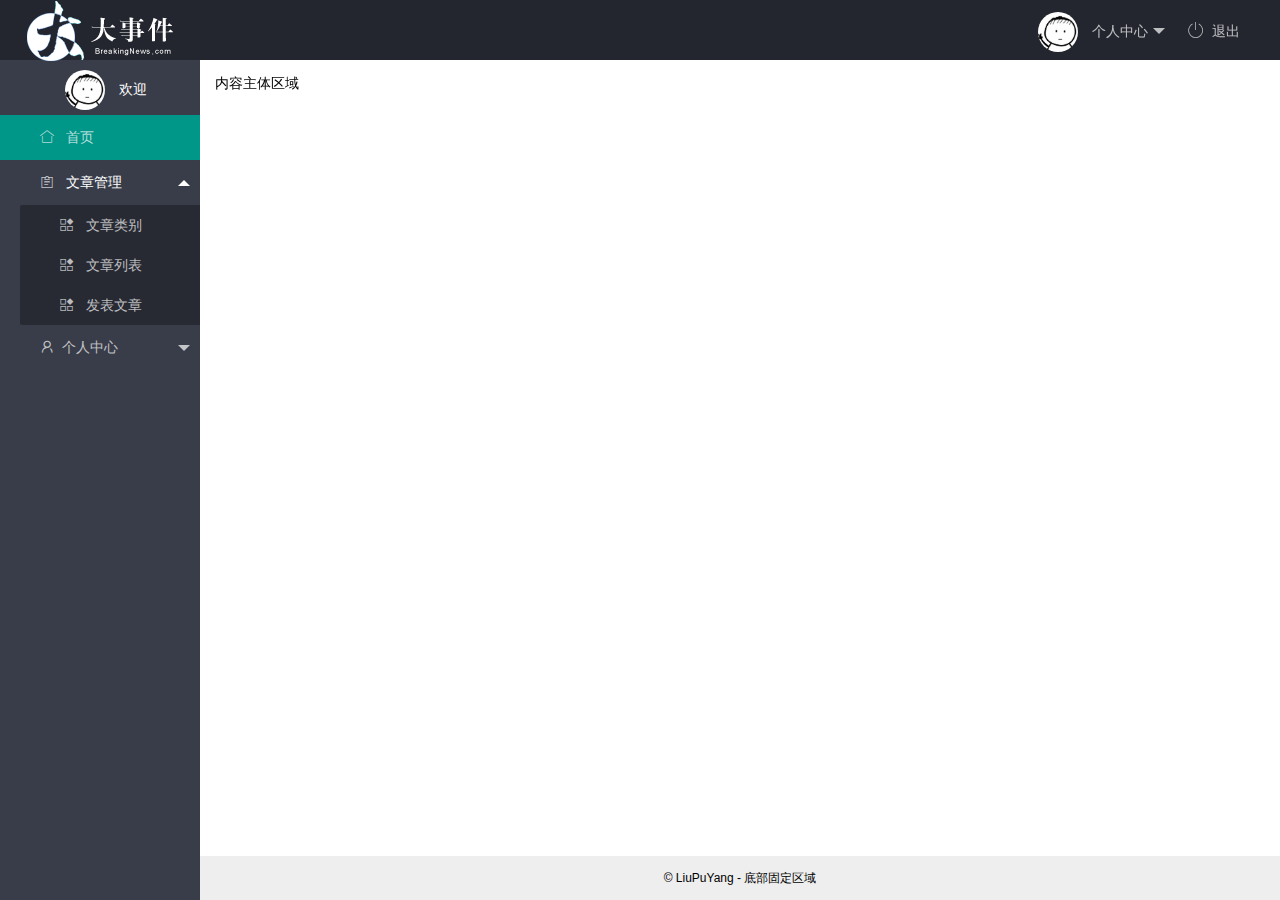
==== index.html @ 77b2d71f "新建login项目" ====
<!DOCTYPE html>
<html lang="en">
<head>
    <meta charset="UTF-8">
    <meta name="viewport" content="width=device-width, initial-scale=1.0">
    <title>Document</title>
    <!-- 引入layui样式 -->
    <link rel="stylesheet" href="./assets/lib/layui/css/layui.css">
    <!-- 引入自己的样式 -->
    <link rel="stylesheet" href="./assets/css/index.css">
    <!-- 引入layui字体图标 -->
    <link rel="stylesheet" href="./assets/fonts/iconfont.css">
</head>
<body class="layui-layout-body">
    <div class="layui-layout layui-layout-admin">
      <div class="layui-header">
        <div class="layui-logo"> <img src="./assets/images/logo.png" alt=""> </div>
        <ul class="layui-nav layui-layout-right">
          <li class="layui-nav-item">
            <a href="javascript:;">
              <img src="./assets/images/tx.png" class="layui-nav-img">
              个人中心
            </a>
            <dl class="layui-nav-child">
              <dd><a href="">基本资料</a></dd>
              <dd><a href="">更换头像</a></dd>
              <dd><a href="">重置密码</a></dd>
            </dl>
          </li>
          <li class="layui-nav-item"><a href="#"><span class="iconfont icon-tuichu"></span>退出</a></li>
        </ul>
      </div>
      
      <div class="layui-side layui-bg-black">
        <div class="layui-side-scroll">
          <!-- 左侧导航区域（可配合layui已有的垂直导航） -->
            <ul class="welcome">
                <li class="layui-nav-item">
                    <img src="./assets/images/tx.png" class="layui-nav-img">
                欢迎
                </li>
           </ul>
           <ul class="layui-nav layui-nav-tree" lay-shrink="all" lay-filter="test"> 
            <li class="layui-nav-item layui-bg-green"><a href=""><i class="layui-icon layui-icon-home"></i>  首页</a></li>
            <li class="layui-nav-item layui-nav-itemed">
              <a class="" href="javascript:;"><i class="layui-icon layui-icon-form" ></i> 文章管理</a>
              <dl class="layui-nav-child">
                <dd><a href="javascript:;"><i class="layui-icon layui-icon-app"></i>  文章类别</a></dd>
                <dd><a href="javascript:;"><i class="layui-icon layui-icon-app"></i>  文章列表</a></dd>
                <dd><a href="javascript:;"><i class="layui-icon layui-icon-app"></i>  发表文章</a></dd>
              </dl>
            </li>
            <li class="layui-nav-item">
              <a href="javascript:;"><i class="layui-icon layui-icon-username"></i>个人中心</a>
              <dl class="layui-nav-child">
                <dd><a href="javascript:;"><i class="layui-icon layui-icon-app"></i>  基本资料</a></dd>
                <dd><a href="javascript:;"><i class="layui-icon layui-icon-app"></i>  更换头像</a></dd>
                <dd><a href="javascript:;"><i class="layui-icon layui-icon-app"></i>  重置密码</a></dd>
              </dl>
            </li>
          </ul>
        </div>
      </div>
      
      <div class="layui-body">
        <!-- 内容主体区域 -->
        <div style="padding: 15px;">内容主体区域</div>
      </div>
      
      <div class="layui-footer">
        <!-- 底部固定区域 -->
        © LiuPuYang - 底部固定区域
      </div>
    </div>
    </body>
    <script src="./assets/lib/layui/layui.all.js"></script>
</html>
---- assets/lib/layui/css/layui.css ----
/** layui-v2.5.5 MIT License By https://www.layui.com */
 .layui-inline,img{display:inline-block;vertical-align:middle}h1,h2,h3,h4,h5,h6{font-weight:400}.layui-edge,.layui-header,.layui-inline,.layui-main{position:relative}.layui-body,.layui-edge,.layui-elip{overflow:hidden}.layui-btn,.layui-edge,.layui-inline,img{vertical-align:middle}.layui-btn,.layui-disabled,.layui-icon,.layui-unselect{-moz-user-select:none;-webkit-user-select:none;-ms-user-select:none}.layui-elip,.layui-form-checkbox span,.layui-form-pane .layui-form-label{text-overflow:ellipsis;white-space:nowrap}.layui-breadcrumb,.layui-tree-btnGroup{visibility:hidden}blockquote,body,button,dd,div,dl,dt,form,h1,h2,h3,h4,h5,h6,input,li,ol,p,pre,td,textarea,th,ul{margin:0;padding:0;-webkit-tap-highlight-color:rgba(0,0,0,0)}a:active,a:hover{outline:0}img{border:none}li{list-style:none}table{border-collapse:collapse;border-spacing:0}h4,h5,h6{font-size:100%}button,input,optgroup,option,select,textarea{font-family:inherit;font-size:inherit;font-style:inherit;font-weight:inherit;outline:0}pre{white-space:pre-wrap;white-space:-moz-pre-wrap;white-space:-pre-wrap;white-space:-o-pre-wrap;word-wrap:break-word}body{line-height:24px;font:14px Helvetica Neue,Helvetica,PingFang SC,Tahoma,Arial,sans-serif}hr{height:1px;margin:10px 0;border:0;clear:both}a{color:#333;text-decoration:none}a:hover{color:#777}a cite{font-style:normal;*cursor:pointer}.layui-border-box,.layui-border-box *{box-sizing:border-box}.layui-box,.layui-box *{box-sizing:content-box}.layui-clear{clear:both;*zoom:1}.layui-clear:after{content:'\20';clear:both;*zoom:1;display:block;height:0}.layui-inline{*display:inline;*zoom:1}.layui-edge{display:inline-block;width:0;height:0;border-width:6px;border-style:dashed;border-color:transparent}.layui-edge-top{top:-4px;border-bottom-color:#999;border-bottom-style:solid}.layui-edge-right{border-left-color:#999;border-left-style:solid}.layui-edge-bottom{top:2px;border-top-color:#999;border-top-style:solid}.layui-edge-left{border-right-color:#999;border-right-style:solid}.layui-disabled,.layui-disabled:hover{color:#d2d2d2!important;cursor:not-allowed!important}.layui-circle{border-radius:100%}.layui-show{display:block!important}.layui-hide{display:none!important}@font-face{font-family:layui-icon;src:url(../font/iconfont.eot?v=250);src:url(../font/iconfont.eot?v=250#iefix) format('embedded-opentype'),url(../font/iconfont.woff2?v=250) format('woff2'),url(../font/iconfont.woff?v=250) format('woff'),url(../font/iconfont.ttf?v=250) format('truetype'),url(../font/iconfont.svg?v=250#layui-icon) format('svg')}.layui-icon{font-family:layui-icon!important;font-size:16px;font-style:normal;-webkit-font-smoothing:antialiased;-moz-osx-font-smoothing:grayscale}.layui-icon-reply-fill:before{content:"\e611"}.layui-icon-set-fill:before{content:"\e614"}.layui-icon-menu-fill:before{content:"\e60f"}.layui-icon-search:before{content:"\e615"}.layui-icon-share:before{content:"\e641"}.layui-icon-set-sm:before{content:"\e620"}.layui-icon-engine:before{content:"\e628"}.layui-icon-close:before{content:"\1006"}.layui-icon-close-fill:before{content:"\1007"}.layui-icon-chart-screen:before{content:"\e629"}.layui-icon-star:before{content:"\e600"}.layui-icon-circle-dot:before{content:"\e617"}.layui-icon-chat:before{content:"\e606"}.layui-icon-release:before{content:"\e609"}.layui-icon-list:before{content:"\e60a"}.layui-icon-chart:before{content:"\e62c"}.layui-icon-ok-circle:before{content:"\1005"}.layui-icon-layim-theme:before{content:"\e61b"}.layui-icon-table:before{content:"\e62d"}.layui-icon-right:before{content:"\e602"}.layui-icon-left:before{content:"\e603"}.layui-icon-cart-simple:before{content:"\e698"}.layui-icon-face-cry:before{content:"\e69c"}.layui-icon-face-smile:before{content:"\e6af"}.layui-icon-survey:before{content:"\e6b2"}.layui-icon-tree:before{content:"\e62e"}.layui-icon-upload-circle:before{content:"\e62f"}.layui-icon-add-circle:before{content:"\e61f"}.layui-icon-download-circle:before{content:"\e601"}.layui-icon-templeate-1:before{content:"\e630"}.layui-icon-util:before{content:"\e631"}.layui-icon-face-surprised:before{content:"\e664"}.layui-icon-edit:before{content:"\e642"}.layui-icon-speaker:before{content:"\e645"}.layui-icon-down:before{content:"\e61a"}.layui-icon-file:before{content:"\e621"}.layui-icon-layouts:before{content:"\e632"}.layui-icon-rate-half:before{content:"\e6c9"}.layui-icon-add-circle-fine:before{content:"\e608"}.layui-icon-prev-circle:before{content:"\e633"}.layui-icon-read:before{content:"\e705"}.layui-icon-404:before{content:"\e61c"}.layui-icon-carousel:before{content:"\e634"}.layui-icon-help:before{content:"\e607"}.layui-icon-code-circle:before{content:"\e635"}.layui-icon-water:before{content:"\e636"}.layui-icon-username:before{content:"\e66f"}.layui-icon-find-fill:before{content:"\e670"}.layui-icon-about:before{content:"\e60b"}.layui-icon-location:before{content:"\e715"}.layui-icon-up:before{content:"\e619"}.layui-icon-pause:before{content:"\e651"}.layui-icon-date:before{content:"\e637"}.layui-icon-layim-uploadfile:before{content:"\e61d"}.layui-icon-delete:before{content:"\e640"}.layui-icon-play:before{content:"\e652"}.layui-icon-top:before{content:"\e604"}.layui-icon-friends:before{content:"\e612"}.layui-icon-refresh-3:before{content:"\e9aa"}.layui-icon-ok:before{content:"\e605"}.layui-icon-layer:before{content:"\e638"}.layui-icon-face-smile-fine:before{content:"\e60c"}.layui-icon-dollar:before{content:"\e659"}.layui-icon-group:before{content:"\e613"}.layui-icon-layim-download:before{content:"\e61e"}.layui-icon-picture-fine:before{content:"\e60d"}.layui-icon-link:before{content:"\e64c"}.layui-icon-diamond:before{content:"\e735"}.layui-icon-log:before{content:"\e60e"}.layui-icon-rate-solid:before{content:"\e67a"}.layui-icon-fonts-del:before{content:"\e64f"}.layui-icon-unlink:before{content:"\e64d"}.layui-icon-fonts-clear:before{content:"\e639"}.layui-icon-triangle-r:before{content:"\e623"}.layui-icon-circle:before{content:"\e63f"}.layui-icon-radio:before{content:"\e643"}.layui-icon-align-center:before{content:"\e647"}.layui-icon-align-right:before{content:"\e648"}.layui-icon-align-left:before{content:"\e649"}.layui-icon-loading-1:before{content:"\e63e"}.layui-icon-return:before{content:"\e65c"}.layui-icon-fonts-strong:before{content:"\e62b"}.layui-icon-upload:before{content:"\e67c"}.layui-icon-dialogue:before{content:"\e63a"}.layui-icon-video:before{content:"\e6ed"}.layui-icon-headset:before{content:"\e6fc"}.layui-icon-cellphone-fine:before{content:"\e63b"}.layui-icon-add-1:before{content:"\e654"}.layui-icon-face-smile-b:before{content:"\e650"}.layui-icon-fonts-html:before{content:"\e64b"}.layui-icon-form:before{content:"\e63c"}.layui-icon-cart:before{content:"\e657"}.layui-icon-camera-fill:before{content:"\e65d"}.layui-icon-tabs:before{content:"\e62a"}.layui-icon-fonts-code:before{content:"\e64e"}.layui-icon-fire:before{content:"\e756"}.layui-icon-set:before{content:"\e716"}.layui-icon-fonts-u:before{content:"\e646"}.layui-icon-triangle-d:before{content:"\e625"}.layui-icon-tips:before{content:"\e702"}.layui-icon-picture:before{content:"\e64a"}.layui-icon-more-vertical:before{content:"\e671"}.layui-icon-flag:before{content:"\e66c"}.layui-icon-loading:before{content:"\e63d"}.layui-icon-fonts-i:before{content:"\e644"}.layui-icon-refresh-1:before{content:"\e666"}.layui-icon-rmb:before{content:"\e65e"}.layui-icon-home:before{content:"\e68e"}.layui-icon-user:before{content:"\e770"}.layui-icon-notice:before{content:"\e667"}.layui-icon-login-weibo:before{content:"\e675"}.layui-icon-voice:before{content:"\e688"}.layui-icon-upload-drag:before{content:"\e681"}.layui-icon-login-qq:before{content:"\e676"}.layui-icon-snowflake:before{content:"\e6b1"}.layui-icon-file-b:before{content:"\e655"}.layui-icon-template:before{content:"\e663"}.layui-icon-auz:before{content:"\e672"}.layui-icon-console:before{content:"\e665"}.layui-icon-app:before{content:"\e653"}.layui-icon-prev:before{content:"\e65a"}.layui-icon-website:before{content:"\e7ae"}.layui-icon-next:before{content:"\e65b"}.layui-icon-component:before{content:"\e857"}.layui-icon-more:before{content:"\e65f"}.layui-icon-login-wechat:before{content:"\e677"}.layui-icon-shrink-right:before{content:"\e668"}.layui-icon-spread-left:before{content:"\e66b"}.layui-icon-camera:before{content:"\e660"}.layui-icon-note:before{content:"\e66e"}.layui-icon-refresh:before{content:"\e669"}.layui-icon-female:before{content:"\e661"}.layui-icon-male:before{content:"\e662"}.layui-icon-password:before{content:"\e673"}.layui-icon-senior:before{content:"\e674"}.layui-icon-theme:before{content:"\e66a"}.layui-icon-tread:before{content:"\e6c5"}.layui-icon-praise:before{content:"\e6c6"}.layui-icon-star-fill:before{content:"\e658"}.layui-icon-rate:before{content:"\e67b"}.layui-icon-template-1:before{content:"\e656"}.layui-icon-vercode:before{content:"\e679"}.layui-icon-cellphone:before{content:"\e678"}.layui-icon-screen-full:before{content:"\e622"}.layui-icon-screen-restore:before{content:"\e758"}.layui-icon-cols:before{content:"\e610"}.layui-icon-export:before{content:"\e67d"}.layui-icon-print:before{content:"\e66d"}.layui-icon-slider:before{content:"\e714"}.layui-icon-addition:before{content:"\e624"}.layui-icon-subtraction:before{content:"\e67e"}.layui-icon-service:before{content:"\e626"}.layui-icon-transfer:before{content:"\e691"}.layui-main{width:1140px;margin:0 auto}.layui-header{z-index:1000;height:60px}.layui-header a:hover{transition:all .5s;-webkit-transition:all .5s}.layui-side{position:fixed;left:0;top:0;bottom:0;z-index:999;width:200px;overflow-x:hidden}.layui-side-scroll{position:relative;width:220px;height:100%;overflow-x:hidden}.layui-body{position:absolute;left:200px;right:0;top:0;bottom:0;z-index:998;width:auto;overflow-y:auto;box-sizing:border-box}.layui-layout-body{overflow:hidden}.layui-layout-admin .layui-header{background-color:#23262E}.layui-layout-admin .layui-side{top:60px;width:200px;overflow-x:hidden}.layui-layout-admin .layui-body{position:fixed;top:60px;bottom:44px}.layui-layout-admin .layui-main{width:auto;margin:0 15px}.layui-layout-admin .layui-footer{position:fixed;left:200px;right:0;bottom:0;height:44px;line-height:44px;padding:0 15px;background-color:#eee}.layui-layout-admin .layui-logo{position:absolute;left:0;top:0;width:200px;height:100%;line-height:60px;text-align:center;color:#009688;font-size:16px}.layui-layout-admin .layui-header .layui-nav{background:0 0}.layui-layout-left{position:absolute!important;left:200px;top:0}.layui-layout-right{position:absolute!important;right:0;top:0}.layui-container{position:relative;margin:0 auto;padding:0 15px;box-sizing:border-box}.layui-fluid{position:relative;margin:0 auto;padding:0 15px}.layui-row:after,.layui-row:before{content:'';display:block;clear:both}.layui-col-lg1,.layui-col-lg10,.layui-col-lg11,.layui-col-lg12,.layui-col-lg2,.layui-col-lg3,.layui-col-lg4,.layui-col-lg5,.layui-col-lg6,.layui-col-lg7,.layui-col-lg8,.layui-col-lg9,.layui-col-md1,.layui-col-md10,.layui-col-md11,.layui-col-md12,.layui-col-md2,.layui-col-md3,.layui-col-md4,.layui-col-md5,.layui-col-md6,.layui-col-md7,.layui-col-md8,.layui-col-md9,.layui-col-sm1,.layui-col-sm10,.layui-col-sm11,.layui-col-sm12,.layui-col-sm2,.layui-col-sm3,.layui-col-sm4,.layui-col-sm5,.layui-col-sm6,.layui-col-sm7,.layui-col-sm8,.layui-col-sm9,.layui-col-xs1,.layui-col-xs10,.layui-col-xs11,.layui-col-xs12,.layui-col-xs2,.layui-col-xs3,.layui-col-xs4,.layui-col-xs5,.layui-col-xs6,.layui-col-xs7,.layui-col-xs8,.layui-col-xs9{position:relative;display:block;box-sizing:border-box}.layui-col-xs1,.layui-col-xs10,.layui-col-xs11,.layui-col-xs12,.layui-col-xs2,.layui-col-xs3,.layui-col-xs4,.layui-col-xs5,.layui-col-xs6,.layui-col-xs7,.layui-col-xs8,.layui-col-xs9{float:left}.layui-col-xs1{width:8.33333333%}.layui-col-xs2{width:16.66666667%}.layui-col-xs3{width:25%}.layui-col-xs4{width:33.33333333%}.layui-col-xs5{width:41.66666667%}.layui-col-xs6{width:50%}.layui-col-xs7{width:58.33333333%}.layui-col-xs8{width:66.66666667%}.layui-col-xs9{width:75%}.layui-col-xs10{width:83.33333333%}.layui-col-xs11{width:91.66666667%}.layui-col-xs12{width:100%}.layui-col-xs-offset1{margin-left:8.33333333%}.layui-col-xs-offset2{margin-left:16.66666667%}.layui-col-xs-offset3{margin-left:25%}.layui-col-xs-offset4{margin-left:33.33333333%}.layui-col-xs-offset5{margin-left:41.66666667%}.layui-col-xs-offset6{margin-left:50%}.layui-col-xs-offset7{margin-left:58.33333333%}.layui-col-xs-offset8{margin-left:66.66666667%}.layui-col-xs-offset9{margin-left:75%}.layui-col-xs-offset10{margin-left:83.33333333%}.layui-col-xs-offset11{margin-left:91.66666667%}.layui-col-xs-offset12{margin-left:100%}@media screen and (max-width:768px){.layui-hide-xs{display:none!important}.layui-show-xs-block{display:block!important}.layui-show-xs-inline{display:inline!important}.layui-show-xs-inline-block{display:inline-block!important}}@media screen and (min-width:768px){.layui-container{width:750px}.layui-hide-sm{display:none!important}.layui-show-sm-block{display:block!important}.layui-show-sm-inline{display:inline!important}.layui-show-sm-inline-block{display:inline-block!important}.layui-col-sm1,.layui-col-sm10,.layui-col-sm11,.layui-col-sm12,.layui-col-sm2,.layui-col-sm3,.layui-col-sm4,.layui-col-sm5,.layui-col-sm6,.layui-col-sm7,.layui-col-sm8,.layui-col-sm9{float:left}.layui-col-sm1{width:8.33333333%}.layui-col-sm2{width:16.66666667%}.layui-col-sm3{width:25%}.layui-col-sm4{width:33.33333333%}.layui-col-sm5{width:41.66666667%}.layui-col-sm6{width:50%}.layui-col-sm7{width:58.33333333%}.layui-col-sm8{width:66.66666667%}.layui-col-sm9{width:75%}.layui-col-sm10{width:83.33333333%}.layui-col-sm11{width:91.66666667%}.layui-col-sm12{width:100%}.layui-col-sm-offset1{margin-left:8.33333333%}.layui-col-sm-offset2{margin-left:16.66666667%}.layui-col-sm-offset3{margin-left:25%}.layui-col-sm-offset4{margin-left:33.33333333%}.layui-col-sm-offset5{margin-left:41.66666667%}.layui-col-sm-offset6{margin-left:50%}.layui-col-sm-offset7{margin-left:58.33333333%}.layui-col-sm-offset8{margin-left:66.66666667%}.layui-col-sm-offset9{margin-left:75%}.layui-col-sm-offset10{margin-left:83.33333333%}.layui-col-sm-offset11{margin-left:91.66666667%}.layui-col-sm-offset12{margin-left:100%}}@media screen and (min-width:992px){.layui-container{width:970px}.layui-hide-md{display:none!important}.layui-show-md-block{display:block!important}.layui-show-md-inline{display:inline!important}.layui-show-md-inline-block{display:inline-block!important}.layui-col-md1,.layui-col-md10,.layui-col-md11,.layui-col-md12,.layui-col-md2,.layui-col-md3,.layui-col-md4,.layui-col-md5,.layui-col-md6,.layui-col-md7,.layui-col-md8,.layui-col-md9{float:left}.layui-col-md1{width:8.33333333%}.layui-col-md2{width:16.66666667%}.layui-col-md3{width:25%}.layui-col-md4{width:33.33333333%}.layui-col-md5{width:41.66666667%}.layui-col-md6{width:50%}.layui-col-md7{width:58.33333333%}.layui-col-md8{width:66.66666667%}.layui-col-md9{width:75%}.layui-col-md10{width:83.33333333%}.layui-col-md11{width:91.66666667%}.layui-col-md12{width:100%}.layui-col-md-offset1{margin-left:8.33333333%}.layui-col-md-offset2{margin-left:16.66666667%}.layui-col-md-offset3{margin-left:25%}.layui-col-md-offset4{margin-left:33.33333333%}.layui-col-md-offset5{margin-left:41.66666667%}.layui-col-md-offset6{margin-left:50%}.layui-col-md-offset7{margin-left:58.33333333%}.layui-col-md-offset8{margin-left:66.66666667%}.layui-col-md-offset9{margin-left:75%}.layui-col-md-offset10{margin-left:83.33333333%}.layui-col-md-offset11{margin-left:91.66666667%}.layui-col-md-offset12{margin-left:100%}}@media screen and (min-width:1200px){.layui-container{width:1170px}.layui-hide-lg{display:none!important}.layui-show-lg-block{display:block!important}.layui-show-lg-inline{display:inline!important}.layui-show-lg-inline-block{display:inline-block!important}.layui-col-lg1,.layui-col-lg10,.layui-col-lg11,.layui-col-lg12,.layui-col-lg2,.layui-col-lg3,.layui-col-lg4,.layui-col-lg5,.layui-col-lg6,.layui-col-lg7,.layui-col-lg8,.layui-col-lg9{float:left}.layui-col-lg1{width:8.33333333%}.layui-col-lg2{width:16.66666667%}.layui-col-lg3{width:25%}.layui-col-lg4{width:33.33333333%}.layui-col-lg5{width:41.66666667%}.layui-col-lg6{width:50%}.layui-col-lg7{width:58.33333333%}.layui-col-lg8{width:66.66666667%}.layui-col-lg9{width:75%}.layui-col-lg10{width:83.33333333%}.layui-col-lg11{width:91.66666667%}.layui-col-lg12{width:100%}.layui-col-lg-offset1{margin-left:8.33333333%}.layui-col-lg-offset2{margin-left:16.66666667%}.layui-col-lg-offset3{margin-left:25%}.layui-col-lg-offset4{margin-left:33.33333333%}.layui-col-lg-offset5{margin-left:41.66666667%}.layui-col-lg-offset6{margin-left:50%}.layui-col-lg-offset7{margin-left:58.33333333%}.layui-col-lg-offset8{margin-left:66.66666667%}.layui-col-lg-offset9{margin-left:75%}.layui-col-lg-offset10{margin-left:83.33333333%}.layui-col-lg-offset11{margin-left:91.66666667%}.layui-col-lg-offset12{margin-left:100%}}.layui-col-space1{margin:-.5px}.layui-col-space1>*{padding:.5px}.layui-col-space3{margin:-1.5px}.layui-col-space3>*{padding:1.5px}.layui-col-space5{margin:-2.5px}.layui-col-space5>*{padding:2.5px}.layui-col-space8{margin:-3.5px}.layui-col-space8>*{padding:3.5px}.layui-col-space10{margin:-5px}.layui-col-space10>*{padding:5px}.layui-col-space12{margin:-6px}.layui-col-space12>*{padding:6px}.layui-col-space15{margin:-7.5px}.layui-col-space15>*{padding:7.5px}.layui-col-space18{margin:-9px}.layui-col-space18>*{padding:9px}.layui-col-space20{margin:-10px}.layui-col-space20>*{padding:10px}.layui-col-space22{margin:-11px}.layui-col-space22>*{padding:11px}.layui-col-space25{margin:-12.5px}.layui-col-space25>*{padding:12.5px}.layui-col-space30{margin:-15px}.layui-col-space30>*{padding:15px}.layui-btn,.layui-input,.layui-select,.layui-textarea,.layui-upload-button{outline:0;-webkit-appearance:none;transition:all .3s;-webkit-transition:all .3s;box-sizing:border-box}.layui-elem-quote{margin-bottom:10px;padding:15px;line-height:22px;border-left:5px solid #009688;border-radius:0 2px 2px 0;background-color:#f2f2f2}.layui-quote-nm{border-style:solid;border-width:1px 1px 1px 5px;background:0 0}.layui-elem-field{margin-bottom:10px;padding:0;border-width:1px;border-style:solid}.layui-elem-field legend{margin-left:20px;padding:0 10px;font-size:20px;font-weight:300}.layui-field-title{margin:10px 0 20px;border-width:1px 0 0}.layui-field-box{padding:10px 15px}.layui-field-title .layui-field-box{padding:10px 0}.layui-progress{position:relative;height:6px;border-radius:20px;background-color:#e2e2e2}.layui-progress-bar{position:absolute;left:0;top:0;width:0;max-width:100%;height:6px;border-radius:20px;text-align:right;background-color:#5FB878;transition:all .3s;-webkit-transition:all .3s}.layui-progress-big,.layui-progress-big .layui-progress-bar{height:18px;line-height:18px}.layui-progress-text{position:relative;top:-20px;line-height:18px;font-size:12px;color:#666}.layui-progress-big .layui-progress-text{position:static;padding:0 10px;color:#fff}.layui-collapse{border-width:1px;border-style:solid;border-radius:2px}.layui-colla-content,.layui-colla-item{border-top-width:1px;border-top-style:solid}.layui-colla-item:first-child{border-top:none}.layui-colla-title{position:relative;height:42px;line-height:42px;padding:0 15px 0 35px;color:#333;background-color:#f2f2f2;cursor:pointer;font-size:14px;overflow:hidden}.layui-colla-content{display:none;padding:10px 15px;line-height:22px;color:#666}.layui-colla-icon{position:absolute;left:15px;top:0;font-size:14px}.layui-card{margin-bottom:15px;border-radius:2px;background-color:#fff;box-shadow:0 1px 2px 0 rgba(0,0,0,.05)}.layui-card:last-child{margin-bottom:0}.layui-card-header{position:relative;height:42px;line-height:42px;padding:0 15px;border-bottom:1px solid #f6f6f6;color:#333;border-radius:2px 2px 0 0;font-size:14px}.layui-bg-black,.layui-bg-blue,.layui-bg-cyan,.layui-bg-green,.layui-bg-orange,.layui-bg-red{color:#fff!important}.layui-card-body{position:relative;padding:10px 15px;line-height:24px}.layui-card-body[pad15]{padding:15px}.layui-card-body[pad20]{padding:20px}.layui-card-body .layui-table{margin:5px 0}.layui-card .layui-tab{margin:0}.layui-panel-window{position:relative;padding:15px;border-radius:0;border-top:5px solid #E6E6E6;background-color:#fff}.layui-auxiliar-moving{position:fixed;left:0;right:0;top:0;bottom:0;width:100%;height:100%;background:0 0;z-index:9999999999}.layui-form-label,.layui-form-mid,.layui-form-select,.layui-input-block,.layui-input-inline,.layui-textarea{position:relative}.layui-bg-red{background-color:#FF5722!important}.layui-bg-orange{background-color:#FFB800!important}.layui-bg-green{background-color:#009688!important}.layui-bg-cyan{background-color:#2F4056!important}.layui-bg-blue{background-color:#1E9FFF!important}.layui-bg-black{background-color:#393D49!important}.layui-bg-gray{background-color:#eee!important;color:#666!important}.layui-badge-rim,.layui-colla-content,.layui-colla-item,.layui-collapse,.layui-elem-field,.layui-form-pane .layui-form-item[pane],.layui-form-pane .layui-form-label,.layui-input,.layui-layedit,.layui-layedit-tool,.layui-quote-nm,.layui-select,.layui-tab-bar,.layui-tab-card,.layui-tab-title,.layui-tab-title .layui-this:after,.layui-textarea{border-color:#e6e6e6}.layui-timeline-item:before,hr{background-color:#e6e6e6}.layui-text{line-height:22px;font-size:14px;color:#666}.layui-text h1,.layui-text h2,.layui-text h3{font-weight:500;color:#333}.layui-text h1{font-size:30px}.layui-text h2{font-size:24px}.layui-text h3{font-size:18px}.layui-text a:not(.layui-btn){color:#01AAED}.layui-text a:not(.layui-btn):hover{text-decoration:underline}.layui-text ul{padding:5px 0 5px 15px}.layui-text ul li{margin-top:5px;list-style-type:disc}.layui-text em,.layui-word-aux{color:#999!important;padding:0 5px!important}.layui-btn{display:inline-block;height:38px;line-height:38px;padding:0 18px;background-color:#009688;color:#fff;white-space:nowrap;text-align:center;font-size:14px;border:none;border-radius:2px;cursor:pointer}.layui-btn:hover{opacity:.8;filter:alpha(opacity=80);color:#fff}.layui-btn:active{opacity:1;filter:alpha(opacity=100)}.layui-btn+.layui-btn{margin-left:10px}.layui-btn-container{font-size:0}.layui-btn-container .layui-btn{margin-right:10px;margin-bottom:10px}.layui-btn-container .layui-btn+.layui-btn{margin-left:0}.layui-table .layui-btn-container .layui-btn{margin-bottom:9px}.layui-btn-radius{border-radius:100px}.layui-btn .layui-icon{margin-right:3px;font-size:18px;vertical-align:bottom;vertical-align:middle\9}.layui-btn-primary{border:1px solid #C9C9C9;background-color:#fff;color:#555}.layui-btn-primary:hover{border-color:#009688;color:#333}.layui-btn-normal{background-color:#1E9FFF}.layui-btn-warm{background-color:#FFB800}.layui-btn-danger{background-color:#FF5722}.layui-btn-checked{background-color:#5FB878}.layui-btn-disabled,.layui-btn-disabled:active,.layui-btn-disabled:hover{border:1px solid #e6e6e6;background-color:#FBFBFB;color:#C9C9C9;cursor:not-allowed;opacity:1}.layui-btn-lg{height:44px;line-height:44px;padding:0 25px;font-size:16px}.layui-btn-sm{height:30px;line-height:30px;padding:0 10px;font-size:12px}.layui-btn-sm i{font-size:16px!important}.layui-btn-xs{height:22px;line-height:22px;padding:0 5px;font-size:12px}.layui-btn-xs i{font-size:14px!important}.layui-btn-group{display:inline-block;vertical-align:middle;font-size:0}.layui-btn-group .layui-btn{margin-left:0!important;margin-right:0!important;border-left:1px solid rgba(255,255,255,.5);border-radius:0}.layui-btn-group .layui-btn-primary{border-left:none}.layui-btn-group .layui-btn-primary:hover{border-color:#C9C9C9;color:#009688}.layui-btn-group .layui-btn:first-child{border-left:none;border-radius:2px 0 0 2px}.layui-btn-group .layui-btn-primary:first-child{border-left:1px solid #c9c9c9}.layui-btn-group .layui-btn:last-child{border-radius:0 2px 2px 0}.layui-btn-group .layui-btn+.layui-btn{margin-left:0}.layui-btn-group+.layui-btn-group{margin-left:10px}.layui-btn-fluid{width:100%}.layui-input,.layui-select,.layui-textarea{height:38px;line-height:1.3;line-height:38px\9;border-width:1px;border-style:solid;background-color:#fff;border-radius:2px}.layui-input::-webkit-input-placeholder,.layui-select::-webkit-input-placeholder,.layui-textarea::-webkit-input-placeholder{line-height:1.3}.layui-input,.layui-textarea{display:block;width:100%;padding-left:10px}.layui-input:hover,.layui-textarea:hover{border-color:#D2D2D2!important}.layui-input:focus,.layui-textarea:focus{border-color:#C9C9C9!important}.layui-textarea{min-height:100px;height:auto;line-height:20px;padding:6px 10px;resize:vertical}.layui-select{padding:0 10px}.layui-form input[type=checkbox],.layui-form input[type=radio],.layui-form select{display:none}.layui-form [lay-ignore]{display:initial}.layui-form-item{margin-bottom:15px;clear:both;*zoom:1}.layui-form-item:after{content:'\20';clear:both;*zoom:1;display:block;height:0}.layui-form-label{float:left;display:block;padding:9px 15px;width:80px;font-weight:400;line-height:20px;text-align:right}.layui-form-label-col{display:block;float:none;padding:9px 0;line-height:20px;text-align:left}.layui-form-item .layui-inline{margin-bottom:5px;margin-right:10px}.layui-input-block{margin-left:110px;min-height:36px}.layui-input-inline{display:inline-block;vertical-align:middle}.layui-form-item .layui-input-inline{float:left;width:190px;margin-right:10px}.layui-form-text .layui-input-inline{width:auto}.layui-form-mid{float:left;display:block;padding:9px 0!important;line-height:20px;margin-right:10px}.layui-form-danger+.layui-form-select .layui-input,.layui-form-danger:focus{border-color:#FF5722!important}.layui-form-select .layui-input{padding-right:30px;cursor:pointer}.layui-form-select .layui-edge{position:absolute;right:10px;top:50%;margin-top:-3px;cursor:pointer;border-width:6px;border-top-color:#c2c2c2;border-top-style:solid;transition:all .3s;-webkit-transition:all .3s}.layui-form-select dl{display:none;position:absolute;left:0;top:42px;padding:5px 0;z-index:899;min-width:100%;border:1px solid #d2d2d2;max-height:300px;overflow-y:auto;background-color:#fff;border-radius:2px;box-shadow:0 2px 4px rgba(0,0,0,.12);box-sizing:border-box}.layui-form-select dl dd,.layui-form-select dl dt{padding:0 10px;line-height:36px;white-space:nowrap;overflow:hidden;text-overflow:ellipsis}.layui-form-select dl dt{font-size:12px;color:#999}.layui-form-select dl dd{cursor:pointer}.layui-form-select dl dd:hover{background-color:#f2f2f2;-webkit-transition:.5s all;transition:.5s all}.layui-form-select .layui-select-group dd{padding-left:20px}.layui-form-select dl dd.layui-select-tips{padding-left:10px!important;color:#999}.layui-form-select dl dd.layui-this{background-color:#5FB878;color:#fff}.layui-form-checkbox,.layui-form-select dl dd.layui-disabled{background-color:#fff}.layui-form-selected dl{display:block}.layui-form-checkbox,.layui-form-checkbox *,.layui-form-switch{display:inline-block;vertical-align:middle}.layui-form-selected .layui-edge{margin-top:-9px;-webkit-transform:rotate(180deg);transform:rotate(180deg);margin-top:-3px\9}:root .layui-form-selected .layui-edge{margin-top:-9px\0/IE9}.layui-form-selectup dl{top:auto;bottom:42px}.layui-select-none{margin:5px 0;text-align:center;color:#999}.layui-select-disabled .layui-disabled{border-color:#eee!important}.layui-select-disabled .layui-edge{border-top-color:#d2d2d2}.layui-form-checkbox{position:relative;height:30px;line-height:30px;margin-right:10px;padding-right:30px;cursor:pointer;font-size:0;-webkit-transition:.1s linear;transition:.1s linear;box-sizing:border-box}.layui-form-checkbox span{padding:0 10px;height:100%;font-size:14px;border-radius:2px 0 0 2px;background-color:#d2d2d2;color:#fff;overflow:hidden}.layui-form-checkbox:hover span{background-color:#c2c2c2}.layui-form-checkbox i{position:absolute;right:0;top:0;width:30px;height:28px;border:1px solid #d2d2d2;border-left:none;border-radius:0 2px 2px 0;color:#fff;font-size:20px;text-align:center}.layui-form-checkbox:hover i{border-color:#c2c2c2;color:#c2c2c2}.layui-form-checked,.layui-form-checked:hover{border-color:#5FB878}.layui-form-checked span,.layui-form-checked:hover span{background-color:#5FB878}.layui-form-checked i,.layui-form-checked:hover i{color:#5FB878}.layui-form-item .layui-form-checkbox{margin-top:4px}.layui-form-checkbox[lay-skin=primary]{height:auto!important;line-height:normal!important;min-width:18px;min-height:18px;border:none!important;margin-right:0;padding-left:28px;padding-right:0;background:0 0}.layui-form-checkbox[lay-skin=primary] span{padding-left:0;padding-right:15px;line-height:18px;background:0 0;color:#666}.layui-form-checkbox[lay-skin=primary] i{right:auto;left:0;width:16px;height:16px;line-height:16px;border:1px solid #d2d2d2;font-size:12px;border-radius:2px;background-color:#fff;-webkit-transition:.1s linear;transition:.1s linear}.layui-form-checkbox[lay-skin=primary]:hover i{border-color:#5FB878;color:#fff}.layui-form-checked[lay-skin=primary] i{border-color:#5FB878!important;background-color:#5FB878;color:#fff}.layui-checkbox-disbaled[lay-skin=primary] span{background:0 0!important;color:#c2c2c2}.layui-checkbox-disbaled[lay-skin=primary]:hover i{border-color:#d2d2d2}.layui-form-item .layui-form-checkbox[lay-skin=primary]{margin-top:10px}.layui-form-switch{position:relative;height:22px;line-height:22px;min-width:35px;padding:0 5px;margin-top:8px;border:1px solid #d2d2d2;border-radius:20px;cursor:pointer;background-color:#fff;-webkit-transition:.1s linear;transition:.1s linear}.layui-form-switch i{position:absolute;left:5px;top:3px;width:16px;height:16px;border-radius:20px;background-color:#d2d2d2;-webkit-transition:.1s linear;transition:.1s linear}.layui-form-switch em{position:relative;top:0;width:25px;margin-left:21px;padding:0!important;text-align:center!important;color:#999!important;font-style:normal!important;font-size:12px}.layui-form-onswitch{border-color:#5FB878;background-color:#5FB878}.layui-checkbox-disbaled,.layui-checkbox-disbaled i{border-color:#e2e2e2!important}.layui-form-onswitch i{left:100%;margin-left:-21px;background-color:#fff}.layui-form-onswitch em{margin-left:5px;margin-right:21px;color:#fff!important}.layui-checkbox-disbaled span{background-color:#e2e2e2!important}.layui-checkbox-disbaled:hover i{color:#fff!important}[lay-radio]{display:none}.layui-form-radio,.layui-form-radio *{display:inline-block;vertical-align:middle}.layui-form-radio{line-height:28px;margin:6px 10px 0 0;padding-right:10px;cursor:pointer;font-size:0}.layui-form-radio *{font-size:14px}.layui-form-radio>i{margin-right:8px;font-size:22px;color:#c2c2c2}.layui-form-radio>i:hover,.layui-form-radioed>i{color:#5FB878}.layui-radio-disbaled>i{color:#e2e2e2!important}.layui-form-pane .layui-form-label{width:110px;padding:8px 15px;height:38px;line-height:20px;border-width:1px;border-style:solid;border-radius:2px 0 0 2px;text-align:center;background-color:#FBFBFB;overflow:hidden;box-sizing:border-box}.layui-form-pane .layui-input-inline{margin-left:-1px}.layui-form-pane .layui-input-block{margin-left:110px;left:-1px}.layui-form-pane .layui-input{border-radius:0 2px 2px 0}.layui-form-pane .layui-form-text .layui-form-label{float:none;width:100%;border-radius:2px;box-sizing:border-box;text-align:left}.layui-form-pane .layui-form-text .layui-input-inline{display:block;margin:0;top:-1px;clear:both}.layui-form-pane .layui-form-text .layui-input-block{margin:0;left:0;top:-1px}.layui-form-pane .layui-form-text .layui-textarea{min-height:100px;border-radius:0 0 2px 2px}.layui-form-pane .layui-form-checkbox{margin:4px 0 4px 10px}.layui-form-pane .layui-form-radio,.layui-form-pane .layui-form-switch{margin-top:6px;margin-left:10px}.layui-form-pane .layui-form-item[pane]{position:relative;border-width:1px;border-style:solid}.layui-form-pane .layui-form-item[pane] .layui-form-label{position:absolute;left:0;top:0;height:100%;border-width:0 1px 0 0}.layui-form-pane .layui-form-item[pane] .layui-input-inline{margin-left:110px}@media screen and (max-width:450px){.layui-form-item .layui-form-label{text-overflow:ellipsis;overflow:hidden;white-space:nowrap}.layui-form-item .layui-inline{display:block;margin-right:0;margin-bottom:20px;clear:both}.layui-form-item .layui-inline:after{content:'\20';clear:both;display:block;height:0}.layui-form-item .layui-input-inline{display:block;float:none;left:-3px;width:auto;margin:0 0 10px 112px}.layui-form-item .layui-input-inline+.layui-form-mid{margin-left:110px;top:-5px;padding:0}.layui-form-item .layui-form-checkbox{margin-right:5px;margin-bottom:5px}}.layui-layedit{border-width:1px;border-style:solid;border-radius:2px}.layui-layedit-tool{padding:3px 5px;border-bottom-width:1px;border-bottom-style:solid;font-size:0}.layedit-tool-fixed{position:fixed;top:0;border-top:1px solid #e2e2e2}.layui-layedit-tool .layedit-tool-mid,.layui-layedit-tool .layui-icon{display:inline-block;vertical-align:middle;text-align:center;font-size:14px}.layui-layedit-tool .layui-icon{position:relative;width:32px;height:30px;line-height:30px;margin:3px 5px;color:#777;cursor:pointer;border-radius:2px}.layui-layedit-tool .layui-icon:hover{color:#393D49}.layui-layedit-tool .layui-icon:active{color:#000}.layui-layedit-tool .layedit-tool-active{background-color:#e2e2e2;color:#000}.layui-layedit-tool .layui-disabled,.layui-layedit-tool .layui-disabled:hover{color:#d2d2d2;cursor:not-allowed}.layui-layedit-tool .layedit-tool-mid{width:1px;height:18px;margin:0 10px;background-color:#d2d2d2}.layedit-tool-html{width:50px!important;font-size:30px!important}.layedit-tool-b,.layedit-tool-code,.layedit-tool-help{font-size:16px!important}.layedit-tool-d,.layedit-tool-face,.layedit-tool-image,.layedit-tool-unlink{font-size:18px!important}.layedit-tool-image input{position:absolute;font-size:0;left:0;top:0;width:100%;height:100%;opacity:.01;filter:Alpha(opacity=1);cursor:pointer}.layui-layedit-iframe iframe{display:block;width:100%}#LAY_layedit_code{overflow:hidden}.layui-laypage{display:inline-block;*display:inline;*zoom:1;vertical-align:middle;margin:10px 0;font-size:0}.layui-laypage>a:first-child,.layui-laypage>a:first-child em{border-radius:2px 0 0 2px}.layui-laypage>a:last-child,.layui-laypage>a:last-child em{border-radius:0 2px 2px 0}.layui-laypage>:first-child{margin-left:0!important}.layui-laypage>:last-child{margin-right:0!important}.layui-laypage a,.layui-laypage button,.layui-laypage input,.layui-laypage select,.layui-laypage span{border:1px solid #e2e2e2}.layui-laypage a,.layui-laypage span{display:inline-block;*display:inline;*zoom:1;vertical-align:middle;padding:0 15px;height:28px;line-height:28px;margin:0 -1px 5px 0;background-color:#fff;color:#333;font-size:12px}.layui-flow-more a *,.layui-laypage input,.layui-table-view select[lay-ignore]{display:inline-block}.layui-laypage a:hover{color:#009688}.layui-laypage em{font-style:normal}.layui-laypage .layui-laypage-spr{color:#999;font-weight:700}.layui-laypage a{text-decoration:none}.layui-laypage .layui-laypage-curr{position:relative}.layui-laypage .layui-laypage-curr em{position:relative;color:#fff}.layui-laypage .layui-laypage-curr .layui-laypage-em{position:absolute;left:-1px;top:-1px;padding:1px;width:100%;height:100%;background-color:#009688}.layui-laypage-em{border-radius:2px}.layui-laypage-next em,.layui-laypage-prev em{font-family:Sim sun;font-size:16px}.layui-laypage .layui-laypage-count,.layui-laypage .layui-laypage-limits,.layui-laypage .layui-laypage-refresh,.layui-laypage .layui-laypage-skip{margin-left:10px;margin-right:10px;padding:0;border:none}.layui-laypage .layui-laypage-limits,.layui-laypage .layui-laypage-refresh{vertical-align:top}.layui-laypage .layui-laypage-refresh i{font-size:18px;cursor:pointer}.layui-laypage select{height:22px;padding:3px;border-radius:2px;cursor:pointer}.layui-laypage .layui-laypage-skip{height:30px;line-height:30px;color:#999}.layui-laypage button,.layui-laypage input{height:30px;line-height:30px;border-radius:2px;vertical-align:top;background-color:#fff;box-sizing:border-box}.layui-laypage input{width:40px;margin:0 10px;padding:0 3px;text-align:center}.layui-laypage input:focus,.layui-laypage select:focus{border-color:#009688!important}.layui-laypage button{margin-left:10px;padding:0 10px;cursor:pointer}.layui-table,.layui-table-view{margin:10px 0}.layui-flow-more{margin:10px 0;text-align:center;color:#999;font-size:14px}.layui-flow-more a{height:32px;line-height:32px}.layui-flow-more a *{vertical-align:top}.layui-flow-more a cite{padding:0 20px;border-radius:3px;background-color:#eee;color:#333;font-style:normal}.layui-flow-more a cite:hover{opacity:.8}.layui-flow-more a i{font-size:30px;color:#737383}.layui-table{width:100%;background-color:#fff;color:#666}.layui-table tr{transition:all .3s;-webkit-transition:all .3s}.layui-table th{text-align:left;font-weight:400}.layui-table tbody tr:hover,.layui-table thead tr,.layui-table-click,.layui-table-header,.layui-table-hover,.layui-table-mend,.layui-table-patch,.layui-table-tool,.layui-table-total,.layui-table-total tr,.layui-table[lay-even] tr:nth-child(even){background-color:#f2f2f2}.layui-table td,.layui-table th,.layui-table-col-set,.layui-table-fixed-r,.layui-table-grid-down,.layui-table-header,.layui-table-page,.layui-table-tips-main,.layui-table-tool,.layui-table-total,.layui-table-view,.layui-table[lay-skin=line],.layui-table[lay-skin=row]{border-width:1px;border-style:solid;border-color:#e6e6e6}.layui-table td,.layui-table th{position:relative;padding:9px 15px;min-height:20px;line-height:20px;font-size:14px}.layui-table[lay-skin=line] td,.layui-table[lay-skin=line] th{border-width:0 0 1px}.layui-table[lay-skin=row] td,.layui-table[lay-skin=row] th{border-width:0 1px 0 0}.layui-table[lay-skin=nob] td,.layui-table[lay-skin=nob] th{border:none}.layui-table img{max-width:100px}.layui-table[lay-size=lg] td,.layui-table[lay-size=lg] th{padding:15px 30px}.layui-table-view .layui-table[lay-size=lg] .layui-table-cell{height:40px;line-height:40px}.layui-table[lay-size=sm] td,.layui-table[lay-size=sm] th{font-size:12px;padding:5px 10px}.layui-table-view .layui-table[lay-size=sm] .layui-table-cell{height:20px;line-height:20px}.layui-table[lay-data]{display:none}.layui-table-box{position:relative;overflow:hidden}.layui-table-view .layui-table{position:relative;width:auto;margin:0}.layui-table-view .layui-table[lay-skin=line]{border-width:0 1px 0 0}.layui-table-view .layui-table[lay-skin=row]{border-width:0 0 1px}.layui-table-view .layui-table td,.layui-table-view .layui-table th{padding:5px 0;border-top:none;border-left:none}.layui-table-view .layui-table th.layui-unselect .layui-table-cell span{cursor:pointer}.layui-table-view .layui-table td{cursor:default}.layui-table-view .layui-table td[data-edit=text]{cursor:text}.layui-table-view .layui-form-checkbox[lay-skin=primary] i{width:18px;height:18px}.layui-table-view .layui-form-radio{line-height:0;padding:0}.layui-table-view .layui-form-radio>i{margin:0;font-size:20px}.layui-table-init{position:absolute;left:0;top:0;width:100%;height:100%;text-align:center;z-index:110}.layui-table-init .layui-icon{position:absolute;left:50%;top:50%;margin:-15px 0 0 -15px;font-size:30px;color:#c2c2c2}.layui-table-header{border-width:0 0 1px;overflow:hidden}.layui-table-header .layui-table{margin-bottom:-1px}.layui-table-tool .layui-inline[lay-event]{position:relative;width:26px;height:26px;padding:5px;line-height:16px;margin-right:10px;text-align:center;color:#333;border:1px solid #ccc;cursor:pointer;-webkit-transition:.5s all;transition:.5s all}.layui-table-tool .layui-inline[lay-event]:hover{border:1px solid #999}.layui-table-tool-temp{padding-right:120px}.layui-table-tool-self{position:absolute;right:17px;top:10px}.layui-table-tool .layui-table-tool-self .layui-inline[lay-event]{margin:0 0 0 10px}.layui-table-tool-panel{position:absolute;top:29px;left:-1px;padding:5px 0;min-width:150px;min-height:40px;border:1px solid #d2d2d2;text-align:left;overflow-y:auto;background-color:#fff;box-shadow:0 2px 4px rgba(0,0,0,.12)}.layui-table-cell,.layui-table-tool-panel li{overflow:hidden;text-overflow:ellipsis;white-space:nowrap}.layui-table-tool-panel li{padding:0 10px;line-height:30px;-webkit-transition:.5s all;transition:.5s all}.layui-table-tool-panel li .layui-form-checkbox[lay-skin=primary]{width:100%;padding-left:28px}.layui-table-tool-panel li:hover{background-color:#f2f2f2}.layui-table-tool-panel li .layui-form-checkbox[lay-skin=primary] i{position:absolute;left:0;top:0}.layui-table-tool-panel li .layui-form-checkbox[lay-skin=primary] span{padding:0}.layui-table-tool .layui-table-tool-self .layui-table-tool-panel{left:auto;right:-1px}.layui-table-col-set{position:absolute;right:0;top:0;width:20px;height:100%;border-width:0 0 0 1px;background-color:#fff}.layui-table-sort{width:10px;height:20px;margin-left:5px;cursor:pointer!important}.layui-table-sort .layui-edge{position:absolute;left:5px;border-width:5px}.layui-table-sort .layui-table-sort-asc{top:3px;border-top:none;border-bottom-style:solid;border-bottom-color:#b2b2b2}.layui-table-sort .layui-table-sort-asc:hover{border-bottom-color:#666}.layui-table-sort .layui-table-sort-desc{bottom:5px;border-bottom:none;border-top-style:solid;border-top-color:#b2b2b2}.layui-table-sort .layui-table-sort-desc:hover{border-top-color:#666}.layui-table-sort[lay-sort=asc] .layui-table-sort-asc{border-bottom-color:#000}.layui-table-sort[lay-sort=desc] .layui-table-sort-desc{border-top-color:#000}.layui-table-cell{height:28px;line-height:28px;padding:0 15px;position:relative;box-sizing:border-box}.layui-table-cell .layui-form-checkbox[lay-skin=primary]{top:-1px;padding:0}.layui-table-cell .layui-table-link{color:#01AAED}.laytable-cell-checkbox,.laytable-cell-numbers,.laytable-cell-radio,.laytable-cell-space{padding:0;text-align:center}.layui-table-body{position:relative;overflow:auto;margin-right:-1px;margin-bottom:-1px}.layui-table-body .layui-none{line-height:26px;padding:15px;text-align:center;color:#999}.layui-table-fixed{position:absolute;left:0;top:0;z-index:101}.layui-table-fixed .layui-table-body{overflow:hidden}.layui-table-fixed-l{box-shadow:0 -1px 8px rgba(0,0,0,.08)}.layui-table-fixed-r{left:auto;right:-1px;border-width:0 0 0 1px;box-shadow:-1px 0 8px rgba(0,0,0,.08)}.layui-table-fixed-r .layui-table-header{position:relative;overflow:visible}.layui-table-mend{position:absolute;right:-49px;top:0;height:100%;width:50px}.layui-table-tool{position:relative;z-index:890;width:100%;min-height:50px;line-height:30px;padding:10px 15px;border-width:0 0 1px}.layui-table-tool .layui-btn-container{margin-bottom:-10px}.layui-table-page,.layui-table-total{border-width:1px 0 0;margin-bottom:-1px;overflow:hidden}.layui-table-page{position:relative;width:100%;padding:7px 7px 0;height:41px;font-size:12px;white-space:nowrap}.layui-table-page>div{height:26px}.layui-table-page .layui-laypage{margin:0}.layui-table-page .layui-laypage a,.layui-table-page .layui-laypage span{height:26px;line-height:26px;margin-bottom:10px;border:none;background:0 0}.layui-table-page .layui-laypage a,.layui-table-page .layui-laypage span.layui-laypage-curr{padding:0 12px}.layui-table-page .layui-laypage span{margin-left:0;padding:0}.layui-table-page .layui-laypage .layui-laypage-prev{margin-left:-7px!important}.layui-table-page .layui-laypage .layui-laypage-curr .layui-laypage-em{left:0;top:0;padding:0}.layui-table-page .layui-laypage button,.layui-table-page .layui-laypage input{height:26px;line-height:26px}.layui-table-page .layui-laypage input{width:40px}.layui-table-page .layui-laypage button{padding:0 10px}.layui-table-page select{height:18px}.layui-table-patch .layui-table-cell{padding:0;width:30px}.layui-table-edit{position:absolute;left:0;top:0;width:100%;height:100%;padding:0 14px 1px;border-radius:0;box-shadow:1px 1px 20px rgba(0,0,0,.15)}.layui-table-edit:focus{border-color:#5FB878!important}select.layui-table-edit{padding:0 0 0 10px;border-color:#C9C9C9}.layui-table-view .layui-form-checkbox,.layui-table-view .layui-form-radio,.layui-table-view .layui-form-switch{top:0;margin:0;box-sizing:content-box}.layui-table-view .layui-form-checkbox{top:-1px;height:26px;line-height:26px}.layui-table-view .layui-form-checkbox i{height:26px}.layui-table-grid .layui-table-cell{overflow:visible}.layui-table-grid-down{position:absolute;top:0;right:0;width:26px;height:100%;padding:5px 0;border-width:0 0 0 1px;text-align:center;background-color:#fff;color:#999;cursor:pointer}.layui-table-grid-down .layui-icon{position:absolute;top:50%;left:50%;margin:-8px 0 0 -8px}.layui-table-grid-down:hover{background-color:#fbfbfb}body .layui-table-tips .layui-layer-content{background:0 0;padding:0;box-shadow:0 1px 6px rgba(0,0,0,.12)}.layui-table-tips-main{margin:-44px 0 0 -1px;max-height:150px;padding:8px 15px;font-size:14px;overflow-y:scroll;background-color:#fff;color:#666}.layui-table-tips-c{position:absolute;right:-3px;top:-13px;width:20px;height:20px;padding:3px;cursor:pointer;background-color:#666;border-radius:50%;color:#fff}.layui-table-tips-c:hover{background-color:#777}.layui-table-tips-c:before{position:relative;right:-2px}.layui-upload-file{display:none!important;opacity:.01;filter:Alpha(opacity=1)}.layui-upload-drag,.layui-upload-form,.layui-upload-wrap{display:inline-block}.layui-upload-list{margin:10px 0}.layui-upload-choose{padding:0 10px;color:#999}.layui-upload-drag{position:relative;padding:30px;border:1px dashed #e2e2e2;background-color:#fff;text-align:center;cursor:pointer;color:#999}.layui-upload-drag .layui-icon{font-size:50px;color:#009688}.layui-upload-drag[lay-over]{border-color:#009688}.layui-upload-iframe{position:absolute;width:0;height:0;border:0;visibility:hidden}.layui-upload-wrap{position:relative;vertical-align:middle}.layui-upload-wrap .layui-upload-file{display:block!important;position:absolute;left:0;top:0;z-index:10;font-size:100px;width:100%;height:100%;opacity:.01;filter:Alpha(opacity=1);cursor:pointer}.layui-transfer-active,.layui-transfer-box{display:inline-block;vertical-align:middle}.layui-transfer-box,.layui-transfer-header,.layui-transfer-search{border-width:0;border-style:solid;border-color:#e6e6e6}.layui-transfer-box{position:relative;border-width:1px;width:200px;height:360px;border-radius:2px;background-color:#fff}.layui-transfer-box .layui-form-checkbox{width:100%;margin:0!important}.layui-transfer-header{height:38px;line-height:38px;padding:0 10px;border-bottom-width:1px}.layui-transfer-search{position:relative;padding:10px;border-bottom-width:1px}.layui-transfer-search .layui-input{height:32px;padding-left:30px;font-size:12px}.layui-transfer-search .layui-icon-search{position:absolute;left:20px;top:50%;margin-top:-8px;color:#666}.layui-transfer-active{margin:0 15px}.layui-transfer-active .layui-btn{display:block;margin:0;padding:0 15px;background-color:#5FB878;border-color:#5FB878;color:#fff}.layui-transfer-active .layui-btn-disabled{background-color:#FBFBFB;border-color:#e6e6e6;color:#C9C9C9}.layui-transfer-active .layui-btn:first-child{margin-bottom:15px}.layui-transfer-active .layui-btn .layui-icon{margin:0;font-size:14px!important}.layui-transfer-data{padding:5px 0;overflow:auto}.layui-transfer-data li{height:32px;line-height:32px;padding:0 10px}.layui-transfer-data li:hover{background-color:#f2f2f2;transition:.5s all}.layui-transfer-data .layui-none{padding:15px 10px;text-align:center;color:#999}.layui-nav{position:relative;padding:0 20px;background-color:#393D49;color:#fff;border-radius:2px;font-size:0;box-sizing:border-box}.layui-nav *{font-size:14px}.layui-nav .layui-nav-item{position:relative;display:inline-block;*display:inline;*zoom:1;vertical-align:middle;line-height:60px}.layui-nav .layui-nav-item a{display:block;padding:0 20px;color:#fff;color:rgba(255,255,255,.7);transition:all .3s;-webkit-transition:all .3s}.layui-nav .layui-this:after,.layui-nav-bar,.layui-nav-tree .layui-nav-itemed:after{position:absolute;left:0;top:0;width:0;height:5px;background-color:#5FB878;transition:all .2s;-webkit-transition:all .2s}.layui-nav-bar{z-index:1000}.layui-nav .layui-nav-item a:hover,.layui-nav .layui-this a{color:#fff}.layui-nav .layui-this:after{content:'';top:auto;bottom:0;width:100%}.layui-nav-img{width:30px;height:30px;margin-right:10px;border-radius:50%}.layui-nav .layui-nav-more{content:'';width:0;height:0;border-style:solid dashed dashed;border-color:#fff transparent transparent;overflow:hidden;cursor:pointer;transition:all .2s;-webkit-transition:all .2s;position:absolute;top:50%;right:3px;margin-top:-3px;border-width:6px;border-top-color:rgba(255,255,255,.7)}.layui-nav .layui-nav-mored,.layui-nav-itemed>a .layui-nav-more{margin-top:-9px;border-style:dashed dashed solid;border-color:transparent transparent #fff}.layui-nav-child{display:none;position:absolute;left:0;top:65px;min-width:100%;line-height:36px;padding:5px 0;box-shadow:0 2px 4px rgba(0,0,0,.12);border:1px solid #d2d2d2;background-color:#fff;z-index:100;border-radius:2px;white-space:nowrap}.layui-nav .layui-nav-child a{color:#333}.layui-nav .layui-nav-child a:hover{background-color:#f2f2f2;color:#000}.layui-nav-child dd{position:relative}.layui-nav .layui-nav-child dd.layui-this a,.layui-nav-child dd.layui-this{background-color:#5FB878;color:#fff}.layui-nav-child dd.layui-this:after{display:none}.layui-nav-tree{width:200px;padding:0}.layui-nav-tree .layui-nav-item{display:block;width:100%;line-height:45px}.layui-nav-tree .layui-nav-item a{position:relative;height:45px;line-height:45px;text-overflow:ellipsis;overflow:hidden;white-space:nowrap}.layui-nav-tree .layui-nav-item a:hover{background-color:#4E5465}.layui-nav-tree .layui-nav-bar{width:5px;height:0;background-color:#009688}.layui-nav-tree .layui-nav-child dd.layui-this,.layui-nav-tree .layui-nav-child dd.layui-this a,.layui-nav-tree .layui-this,.layui-nav-tree .layui-this>a,.layui-nav-tree .layui-this>a:hover{background-color:#009688;color:#fff}.layui-nav-tree .layui-this:after{display:none}.layui-nav-itemed>a,.layui-nav-tree .layui-nav-title a,.layui-nav-tree .layui-nav-title a:hover{color:#fff!important}.layui-nav-tree .layui-nav-child{position:relative;z-index:0;top:0;border:none;box-shadow:none}.layui-nav-tree .layui-nav-child a{height:40px;line-height:40px;color:#fff;color:rgba(255,255,255,.7)}.layui-nav-tree .layui-nav-child,.layui-nav-tree .layui-nav-child a:hover{background:0 0;color:#fff}.layui-nav-tree .layui-nav-more{right:10px}.layui-nav-itemed>.layui-nav-child{display:block;padding:0;background-color:rgba(0,0,0,.3)!important}.layui-nav-itemed>.layui-nav-child>.layui-this>.layui-nav-child{display:block}.layui-nav-side{position:fixed;top:0;bottom:0;left:0;overflow-x:hidden;z-index:999}.layui-bg-blue .layui-nav-bar,.layui-bg-blue .layui-nav-itemed:after,.layui-bg-blue .layui-this:after{background-color:#93D1FF}.layui-bg-blue .layui-nav-child dd.layui-this{background-color:#1E9FFF}.layui-bg-blue .layui-nav-itemed>a,.layui-nav-tree.layui-bg-blue .layui-nav-title a,.layui-nav-tree.layui-bg-blue .layui-nav-title a:hover{background-color:#007DDB!important}.layui-breadcrumb{font-size:0}.layui-breadcrumb>*{font-size:14px}.layui-breadcrumb a{color:#999!important}.layui-breadcrumb a:hover{color:#5FB878!important}.layui-breadcrumb a cite{color:#666;font-style:normal}.layui-breadcrumb span[lay-separator]{margin:0 10px;color:#999}.layui-tab{margin:10px 0;text-align:left!important}.layui-tab[overflow]>.layui-tab-title{overflow:hidden}.layui-tab-title{position:relative;left:0;height:40px;white-space:nowrap;font-size:0;border-bottom-width:1px;border-bottom-style:solid;transition:all .2s;-webkit-transition:all .2s}.layui-tab-title li{display:inline-block;*display:inline;*zoom:1;vertical-align:middle;font-size:14px;transition:all .2s;-webkit-transition:all .2s;position:relative;line-height:40px;min-width:65px;padding:0 15px;text-align:center;cursor:pointer}.layui-tab-title li a{display:block}.layui-tab-title .layui-this{color:#000}.layui-tab-title .layui-this:after{position:absolute;left:0;top:0;content:'';width:100%;height:41px;border-width:1px;border-style:solid;border-bottom-color:#fff;border-radius:2px 2px 0 0;box-sizing:border-box;pointer-events:none}.layui-tab-bar{position:absolute;right:0;top:0;z-index:10;width:30px;height:39px;line-height:39px;border-width:1px;border-style:solid;border-radius:2px;text-align:center;background-color:#fff;cursor:pointer}.layui-tab-bar .layui-icon{position:relative;display:inline-block;top:3px;transition:all .3s;-webkit-transition:all .3s}.layui-tab-item{display:none}.layui-tab-more{padding-right:30px;height:auto!important;white-space:normal!important}.layui-tab-more li.layui-this:after{border-bottom-color:#e2e2e2;border-radius:2px}.layui-tab-more .layui-tab-bar .layui-icon{top:-2px;top:3px\9;-webkit-transform:rotate(180deg);transform:rotate(180deg)}:root .layui-tab-more .layui-tab-bar .layui-icon{top:-2px\0/IE9}.layui-tab-content{padding:10px}.layui-tab-title li .layui-tab-close{position:relative;display:inline-block;width:18px;height:18px;line-height:20px;margin-left:8px;top:1px;text-align:center;font-size:14px;color:#c2c2c2;transition:all .2s;-webkit-transition:all .2s}.layui-tab-title li .layui-tab-close:hover{border-radius:2px;background-color:#FF5722;color:#fff}.layui-tab-brief>.layui-tab-title .layui-this{color:#009688}.layui-tab-brief>.layui-tab-more li.layui-this:after,.layui-tab-brief>.layui-tab-title .layui-this:after{border:none;border-radius:0;border-bottom:2px solid #5FB878}.layui-tab-brief[overflow]>.layui-tab-title .layui-this:after{top:-1px}.layui-tab-card{border-width:1px;border-style:solid;border-radius:2px;box-shadow:0 2px 5px 0 rgba(0,0,0,.1)}.layui-tab-card>.layui-tab-title{background-color:#f2f2f2}.layui-tab-card>.layui-tab-title li{margin-right:-1px;margin-left:-1px}.layui-tab-card>.layui-tab-title .layui-this{background-color:#fff}.layui-tab-card>.layui-tab-title .layui-this:after{border-top:none;border-width:1px;border-bottom-color:#fff}.layui-tab-card>.layui-tab-title .layui-tab-bar{height:40px;line-height:40px;border-radius:0;border-top:none;border-right:none}.layui-tab-card>.layui-tab-more .layui-this{background:0 0;color:#5FB878}.layui-tab-card>.layui-tab-more .layui-this:after{border:none}.layui-timeline{padding-left:5px}.layui-timeline-item{position:relative;padding-bottom:20px}.layui-timeline-axis{position:absolute;left:-5px;top:0;z-index:10;width:20px;height:20px;line-height:20px;background-color:#fff;color:#5FB878;border-radius:50%;text-align:center;cursor:pointer}.layui-timeline-axis:hover{color:#FF5722}.layui-timeline-item:before{content:'';position:absolute;left:5px;top:0;z-index:0;width:1px;height:100%}.layui-timeline-item:last-child:before{display:none}.layui-timeline-item:first-child:before{display:block}.layui-timeline-content{padding-left:25px}.layui-timeline-title{position:relative;margin-bottom:10px}.layui-badge,.layui-badge-dot,.layui-badge-rim{position:relative;display:inline-block;padding:0 6px;font-size:12px;text-align:center;background-color:#FF5722;color:#fff;border-radius:2px}.layui-badge{height:18px;line-height:18px}.layui-badge-dot{width:8px;height:8px;padding:0;border-radius:50%}.layui-badge-rim{height:18px;line-height:18px;border-width:1px;border-style:solid;background-color:#fff;color:#666}.layui-btn .layui-badge,.layui-btn .layui-badge-dot{margin-left:5px}.layui-nav .layui-badge,.layui-nav .layui-badge-dot{position:absolute;top:50%;margin:-8px 6px 0}.layui-tab-title .layui-badge,.layui-tab-title .layui-badge-dot{left:5px;top:-2px}.layui-carousel{position:relative;left:0;top:0;background-color:#f8f8f8}.layui-carousel>[carousel-item]{position:relative;width:100%;height:100%;overflow:hidden}.layui-carousel>[carousel-item]:before{position:absolute;content:'\e63d';left:50%;top:50%;width:100px;line-height:20px;margin:-10px 0 0 -50px;text-align:center;color:#c2c2c2;font-family:layui-icon!important;font-size:30px;font-style:normal;-webkit-font-smoothing:antialiased;-moz-osx-font-smoothing:grayscale}.layui-carousel>[carousel-item]>*{display:none;position:absolute;left:0;top:0;width:100%;height:100%;background-color:#f8f8f8;transition-duration:.3s;-webkit-transition-duration:.3s}.layui-carousel-updown>*{-webkit-transition:.3s ease-in-out up;transition:.3s ease-in-out up}.layui-carousel-arrow{display:none\9;opacity:0;position:absolute;left:10px;top:50%;margin-top:-18px;width:36px;height:36px;line-height:36px;text-align:center;font-size:20px;border:0;border-radius:50%;background-color:rgba(0,0,0,.2);color:#fff;-webkit-transition-duration:.3s;transition-duration:.3s;cursor:pointer}.layui-carousel-arrow[lay-type=add]{left:auto!important;right:10px}.layui-carousel:hover .layui-carousel-arrow[lay-type=add],.layui-carousel[lay-arrow=always] .layui-carousel-arrow[lay-type=add]{right:20px}.layui-carousel[lay-arrow=always] .layui-carousel-arrow{opacity:1;left:20px}.layui-carousel[lay-arrow=none] .layui-carousel-arrow{display:none}.layui-carousel-arrow:hover,.layui-carousel-ind ul:hover{background-color:rgba(0,0,0,.35)}.layui-carousel:hover .layui-carousel-arrow{display:block\9;opacity:1;left:20px}.layui-carousel-ind{position:relative;top:-35px;width:100%;line-height:0!important;text-align:center;font-size:0}.layui-carousel[lay-indicator=outside]{margin-bottom:30px}.layui-carousel[lay-indicator=outside] .layui-carousel-ind{top:10px}.layui-carousel[lay-indicator=outside] .layui-carousel-ind ul{background-color:rgba(0,0,0,.5)}.layui-carousel[lay-indicator=none] .layui-carousel-ind{display:none}.layui-carousel-ind ul{display:inline-block;padding:5px;background-color:rgba(0,0,0,.2);border-radius:10px;-webkit-transition-duration:.3s;transition-duration:.3s}.layui-carousel-ind li{display:inline-block;width:10px;height:10px;margin:0 3px;font-size:14px;background-color:#e2e2e2;background-color:rgba(255,255,255,.5);border-radius:50%;cursor:pointer;-webkit-transition-duration:.3s;transition-duration:.3s}.layui-carousel-ind li:hover{background-color:rgba(255,255,255,.7)}.layui-carousel-ind li.layui-this{background-color:#fff}.layui-carousel>[carousel-item]>.layui-carousel-next,.layui-carousel>[carousel-item]>.layui-carousel-prev,.layui-carousel>[carousel-item]>.layui-this{display:block}.layui-carousel>[carousel-item]>.layui-this{left:0}.layui-carousel>[carousel-item]>.layui-carousel-prev{left:-100%}.layui-carousel>[carousel-item]>.layui-carousel-next{left:100%}.layui-carousel>[carousel-item]>.layui-carousel-next.layui-carousel-left,.layui-carousel>[carousel-item]>.layui-carousel-prev.layui-carousel-right{left:0}.layui-carousel>[carousel-item]>.layui-this.layui-carousel-left{left:-100%}.layui-carousel>[carousel-item]>.layui-this.layui-carousel-right{left:100%}.layui-carousel[lay-anim=updown] .layui-carousel-arrow{left:50%!important;top:20px;margin:0 0 0 -18px}.layui-carousel[lay-anim=updown]>[carousel-item]>*,.layui-carousel[lay-anim=fade]>[carousel-item]>*{left:0!important}.layui-carousel[lay-anim=updown] .layui-carousel-arrow[lay-type=add]{top:auto!important;bottom:20px}.layui-carousel[lay-anim=updown] .layui-carousel-ind{position:absolute;top:50%;right:20px;width:auto;height:auto}.layui-carousel[lay-anim=updown] .layui-carousel-ind ul{padding:3px 5px}.layui-carousel[lay-anim=updown] .layui-carousel-ind li{display:block;margin:6px 0}.layui-carousel[lay-anim=updown]>[carousel-item]>.layui-this{top:0}.layui-carousel[lay-anim=updown]>[carousel-item]>.layui-carousel-prev{top:-100%}.layui-carousel[lay-anim=updown]>[carousel-item]>.layui-carousel-next{top:100%}.layui-carousel[lay-anim=updown]>[carousel-item]>.layui-carousel-next.layui-carousel-left,.layui-carousel[lay-anim=updown]>[carousel-item]>.layui-carousel-prev.layui-carousel-right{top:0}.layui-carousel[lay-anim=updown]>[carousel-item]>.layui-this.layui-carousel-left{top:-100%}.layui-carousel[lay-anim=updown]>[carousel-item]>.layui-this.layui-carousel-right{top:100%}.layui-carousel[lay-anim=fade]>[carousel-item]>.layui-carousel-next,.layui-carousel[lay-anim=fade]>[carousel-item]>.layui-carousel-prev{opacity:0}.layui-carousel[lay-anim=fade]>[carousel-item]>.layui-carousel-next.layui-carousel-left,.layui-carousel[lay-anim=fade]>[carousel-item]>.layui-carousel-prev.layui-carousel-right{opacity:1}.layui-carousel[lay-anim=fade]>[carousel-item]>.layui-this.layui-carousel-left,.layui-carousel[lay-anim=fade]>[carousel-item]>.layui-this.layui-carousel-right{opacity:0}.layui-fixbar{position:fixed;right:15px;bottom:15px;z-index:999999}.layui-fixbar li{width:50px;height:50px;line-height:50px;margin-bottom:1px;text-align:center;cursor:pointer;font-size:30px;background-color:#9F9F9F;color:#fff;border-radius:2px;opacity:.95}.layui-fixbar li:hover{opacity:.85}.layui-fixbar li:active{opacity:1}.layui-fixbar .layui-fixbar-top{display:none;font-size:40px}body .layui-util-face{border:none;background:0 0}body .layui-util-face .layui-layer-content{padding:0;background-color:#fff;color:#666;box-shadow:none}.layui-util-face .layui-layer-TipsG{display:none}.layui-util-face ul{position:relative;width:372px;padding:10px;border:1px solid #D9D9D9;background-color:#fff;box-shadow:0 0 20px rgba(0,0,0,.2)}.layui-util-face ul li{cursor:pointer;float:left;border:1px solid #e8e8e8;height:22px;width:26px;overflow:hidden;margin:-1px 0 0 -1px;padding:4px 2px;text-align:center}.layui-util-face ul li:hover{position:relative;z-index:2;border:1px solid #eb7350;background:#fff9ec}.layui-code{position:relative;margin:10px 0;padding:15px;line-height:20px;border:1px solid #ddd;border-left-width:6px;background-color:#F2F2F2;color:#333;font-family:Courier New;font-size:12px}.layui-rate,.layui-rate *{display:inline-block;vertical-align:middle}.layui-rate{padding:10px 5px 10px 0;font-size:0}.layui-rate li i.layui-icon{font-size:20px;color:#FFB800;margin-right:5px;transition:all .3s;-webkit-transition:all .3s}.layui-rate li i:hover{cursor:pointer;transform:scale(1.12);-webkit-transform:scale(1.12)}.layui-rate[readonly] li i:hover{cursor:default;transform:scale(1)}.layui-colorpicker{width:26px;height:26px;border:1px solid #e6e6e6;padding:5px;border-radius:2px;line-height:24px;display:inline-block;cursor:pointer;transition:all .3s;-webkit-transition:all .3s}.layui-colorpicker:hover{border-color:#d2d2d2}.layui-colorpicker.layui-colorpicker-lg{width:34px;height:34px;line-height:32px}.layui-colorpicker.layui-colorpicker-sm{width:24px;height:24px;line-height:22px}.layui-colorpicker.layui-colorpicker-xs{width:22px;height:22px;line-height:20px}.layui-colorpicker-trigger-bgcolor{display:block;background:url([data-uri]);border-radius:2px}.layui-colorpicker-trigger-span{display:block;height:100%;box-sizing:border-box;border:1px solid rgba(0,0,0,.15);border-radius:2px;text-align:center}.layui-colorpicker-trigger-i{display:inline-block;color:#FFF;font-size:12px}.layui-colorpicker-trigger-i.layui-icon-close{color:#999}.layui-colorpicker-main{position:absolute;z-index:66666666;width:280px;padding:7px;background:#FFF;border:1px solid #d2d2d2;border-radius:2px;box-shadow:0 2px 4px rgba(0,0,0,.12)}.layui-colorpicker-main-wrapper{height:180px;position:relative}.layui-colorpicker-basis{width:260px;height:100%;position:relative}.layui-colorpicker-basis-white{width:100%;height:100%;position:absolute;top:0;left:0;background:linear-gradient(90deg,#FFF,hsla(0,0%,100%,0))}.layui-colorpicker-basis-black{width:100%;height:100%;position:absolute;top:0;left:0;background:linear-gradient(0deg,#000,transparent)}.layui-colorpicker-basis-cursor{width:10px;height:10px;border:1px solid #FFF;border-radius:50%;position:absolute;top:-3px;right:-3px;cursor:pointer}.layui-colorpicker-side{position:absolute;top:0;right:0;width:12px;height:100%;background:linear-gradient(red,#FF0,#0F0,#0FF,#00F,#F0F,red)}.layui-colorpicker-side-slider{width:100%;height:5px;box-shadow:0 0 1px #888;box-sizing:border-box;background:#FFF;border-radius:1px;border:1px solid #f0f0f0;cursor:pointer;position:absolute;left:0}.layui-colorpicker-main-alpha{display:none;height:12px;margin-top:7px;background:url([data-uri])}.layui-colorpicker-alpha-bgcolor{height:100%;position:relative}.layui-colorpicker-alpha-slider{width:5px;height:100%;box-shadow:0 0 1px #888;box-sizing:border-box;background:#FFF;border-radius:1px;border:1px solid #f0f0f0;cursor:pointer;position:absolute;top:0}.layui-colorpicker-main-pre{padding-top:7px;font-size:0}.layui-colorpicker-pre{width:20px;height:20px;border-radius:2px;display:inline-block;margin-left:6px;margin-bottom:7px;cursor:pointer}.layui-colorpicker-pre:nth-child(11n+1){margin-left:0}.layui-colorpicker-pre-isalpha{background:url([data-uri])}.layui-colorpicker-pre.layui-this{box-shadow:0 0 3px 2px rgba(0,0,0,.15)}.layui-colorpicker-pre>div{height:100%;border-radius:2px}.layui-colorpicker-main-input{text-align:right;padding-top:7px}.layui-colorpicker-main-input .layui-btn-container .layui-btn{margin:0 0 0 10px}.layui-colorpicker-main-input div.layui-inline{float:left;margin-right:10px;font-size:14px}.layui-colorpicker-main-input input.layui-input{width:150px;height:30px;color:#666}.layui-slider{height:4px;background:#e2e2e2;border-radius:3px;position:relative;cursor:pointer}.layui-slider-bar{border-radius:3px;position:absolute;height:100%}.layui-slider-step{position:absolute;top:0;width:4px;height:4px;border-radius:50%;background:#FFF;-webkit-transform:translateX(-50%);transform:translateX(-50%)}.layui-slider-wrap{width:36px;height:36px;position:absolute;top:-16px;-webkit-transform:translateX(-50%);transform:translateX(-50%);z-index:10;text-align:center}.layui-slider-wrap-btn{width:12px;height:12px;border-radius:50%;background:#FFF;display:inline-block;vertical-align:middle;cursor:pointer;transition:.3s}.layui-slider-wrap:after{content:"";height:100%;display:inline-block;vertical-align:middle}.layui-slider-wrap-btn.layui-slider-hover,.layui-slider-wrap-btn:hover{transform:scale(1.2)}.layui-slider-wrap-btn.layui-disabled:hover{transform:scale(1)!important}.layui-slider-tips{position:absolute;top:-42px;z-index:66666666;white-space:nowrap;display:none;-webkit-transform:translateX(-50%);transform:translateX(-50%);color:#FFF;background:#000;border-radius:3px;height:25px;line-height:25px;padding:0 10px}.layui-slider-tips:after{content:'';position:absolute;bottom:-12px;left:50%;margin-left:-6px;width:0;height:0;border-width:6px;border-style:solid;border-color:#000 transparent transparent}.layui-slider-input{width:70px;height:32px;border:1px solid #e6e6e6;border-radius:3px;font-size:16px;line-height:32px;position:absolute;right:0;top:-15px}.layui-slider-input-btn{display:none;position:absolute;top:0;right:0;width:20px;height:100%;border-left:1px solid #d2d2d2}.layui-slider-input-btn i{cursor:pointer;position:absolute;right:0;bottom:0;width:20px;height:50%;font-size:12px;line-height:16px;text-align:center;color:#999}.layui-slider-input-btn i:first-child{top:0;border-bottom:1px solid #d2d2d2}.layui-slider-input-txt{height:100%;font-size:14px}.layui-slider-input-txt input{height:100%;border:none}.layui-slider-input-btn i:hover{color:#009688}.layui-slider-vertical{width:4px;margin-left:34px}.layui-slider-vertical .layui-slider-bar{width:4px}.layui-slider-vertical .layui-slider-step{top:auto;left:0;-webkit-transform:translateY(50%);transform:translateY(50%)}.layui-slider-vertical .layui-slider-wrap{top:auto;left:-16px;-webkit-transform:translateY(50%);transform:translateY(50%)}.layui-slider-vertical .layui-slider-tips{top:auto;left:2px}@media \0screen{.layui-slider-wrap-btn{margin-left:-20px}.layui-slider-vertical .layui-slider-wrap-btn{margin-left:0;margin-bottom:-20px}.layui-slider-vertical .layui-slider-tips{margin-left:-8px}.layui-slider>span{margin-left:8px}}.layui-tree{line-height:22px}.layui-tree .layui-form-checkbox{margin:0!important}.layui-tree-set{width:100%;position:relative}.layui-tree-pack{display:none;padding-left:20px;position:relative}.layui-tree-iconClick,.layui-tree-main{display:inline-block;vertical-align:middle}.layui-tree-line .layui-tree-pack{padding-left:27px}.layui-tree-line .layui-tree-set .layui-tree-set:after{content:'';position:absolute;top:14px;left:-9px;width:17px;height:0;border-top:1px dotted #c0c4cc}.layui-tree-entry{position:relative;padding:3px 0;height:20px;white-space:nowrap}.layui-tree-entry:hover{background-color:#eee}.layui-tree-line .layui-tree-entry:hover{background-color:rgba(0,0,0,0)}.layui-tree-line .layui-tree-entry:hover .layui-tree-txt{color:#999;text-decoration:underline;transition:.3s}.layui-tree-main{cursor:pointer;padding-right:10px}.layui-tree-line .layui-tree-set:before{content:'';position:absolute;top:0;left:-9px;width:0;height:100%;border-left:1px dotted #c0c4cc}.layui-tree-line .layui-tree-set.layui-tree-setLineShort:before{height:13px}.layui-tree-line .layui-tree-set.layui-tree-setHide:before{height:0}.layui-tree-iconClick{position:relative;height:20px;line-height:20px;margin:0 10px;color:#c0c4cc}.layui-tree-icon{height:12px;line-height:12px;width:12px;text-align:center;border:1px solid #c0c4cc}.layui-tree-iconClick .layui-icon{font-size:18px}.layui-tree-icon .layui-icon{font-size:12px;color:#666}.layui-tree-iconArrow{padding:0 5px}.layui-tree-iconArrow:after{content:'';position:absolute;left:4px;top:3px;z-index:100;width:0;height:0;border-width:5px;border-style:solid;border-color:transparent transparent transparent #c0c4cc;transition:.5s}.layui-tree-btnGroup,.layui-tree-editInput{position:relative;vertical-align:middle;display:inline-block}.layui-tree-spread>.layui-tree-entry>.layui-tree-iconClick>.layui-tree-iconArrow:after{transform:rotate(90deg) translate(3px,4px)}.layui-tree-txt{display:inline-block;vertical-align:middle;color:#555}.layui-tree-search{margin-bottom:15px;color:#666}.layui-tree-btnGroup .layui-icon{display:inline-block;vertical-align:middle;padding:0 2px;cursor:pointer}.layui-tree-btnGroup .layui-icon:hover{color:#999;transition:.3s}.layui-tree-entry:hover .layui-tree-btnGroup{visibility:visible}.layui-tree-editInput{height:20px;line-height:20px;padding:0 3px;border:none;background-color:rgba(0,0,0,.05)}.layui-tree-emptyText{text-align:center;color:#999}.layui-anim{-webkit-animation-duration:.3s;animation-duration:.3s;-webkit-animation-fill-mode:both;animation-fill-mode:both}.layui-anim.layui-icon{display:inline-block}.layui-anim-loop{-webkit-animation-iteration-count:infinite;animation-iteration-count:infinite}.layui-trans,.layui-trans a{transition:all .3s;-webkit-transition:all .3s}@-webkit-keyframes layui-rotate{from{-webkit-transform:rotate(0)}to{-webkit-transform:rotate(360deg)}}@keyframes layui-rotate{from{transform:rotate(0)}to{transform:rotate(360deg)}}.layui-anim-rotate{-webkit-animation-name:layui-rotate;animation-name:layui-rotate;-webkit-animation-duration:1s;animation-duration:1s;-webkit-animation-timing-function:linear;animation-timing-function:linear}@-webkit-keyframes layui-up{from{-webkit-transform:translate3d(0,100%,0);opacity:.3}to{-webkit-transform:translate3d(0,0,0);opacity:1}}@keyframes layui-up{from{transform:translate3d(0,100%,0);opacity:.3}to{transform:translate3d(0,0,0);opacity:1}}.layui-anim-up{-webkit-animation-name:layui-up;animation-name:layui-up}@-webkit-keyframes layui-upbit{from{-webkit-transform:translate3d(0,30px,0);opacity:.3}to{-webkit-transform:translate3d(0,0,0);opacity:1}}@keyframes layui-upbit{from{transform:translate3d(0,30px,0);opacity:.3}to{transform:translate3d(0,0,0);opacity:1}}.layui-anim-upbit{-webkit-animation-name:layui-upbit;animation-name:layui-upbit}@-webkit-keyframes layui-scale{0%{opacity:.3;-webkit-transform:scale(.5)}100%{opacity:1;-webkit-transform:scale(1)}}@keyframes layui-scale{0%{opacity:.3;-ms-transform:scale(.5);transform:scale(.5)}100%{opacity:1;-ms-transform:scale(1);transform:scale(1)}}.layui-anim-scale{-webkit-animation-name:layui-scale;animation-name:layui-scale}@-webkit-keyframes layui-scale-spring{0%{opacity:.5;-webkit-transform:scale(.5)}80%{opacity:.8;-webkit-transform:scale(1.1)}100%{opacity:1;-webkit-transform:scale(1)}}@keyframes layui-scale-spring{0%{opacity:.5;transform:scale(.5)}80%{opacity:.8;transform:scale(1.1)}100%{opacity:1;transform:scale(1)}}.layui-anim-scaleSpring{-webkit-animation-name:layui-scale-spring;animation-name:layui-scale-spring}@-webkit-keyframes layui-fadein{0%{opacity:0}100%{opacity:1}}@keyframes layui-fadein{0%{opacity:0}100%{opacity:1}}.layui-anim-fadein{-webkit-animation-name:layui-fadein;animation-name:layui-fadein}@-webkit-keyframes layui-fadeout{0%{opacity:1}100%{opacity:0}}@keyframes layui-fadeout{0%{opacity:1}100%{opacity:0}}.layui-anim-fadeout{-webkit-animation-name:layui-fadeout;animation-name:layui-fadeout}
---- assets/css/index.css ----
.layui-footer {
  text-align: center;
  font-size: 12px;
}

.iconfont {
  margin-right: 8px;
}

.layui-icon {
  margin-right: 8px;
  margin-left: 20px;
}

iframe {
  width: 100%;
  height: 100%;
}

.layui-body {
  overflow: hidden;
}

a {
  transition: none !important;
}

.userinfo {
  height: 60px;
  line-height: 60px;
  text-align: center;
  font-size: 12px;
  user-select: none;
}

.layui-side-scroll .userinfo {
  border-bottom: 1px solid #282b33;
}

.layui-nav-img {
  width: 40px;
  height: 40px;
}

.text-avatar {
  display: inline-block;
  width: 40px;
  height: 40px;
  background-color: #009688;
  border-radius: 50%;
  line-height: 40px;
  text-align: center;
  font-size: 20px;
  color: #fff;
  position: relative;
  top: 4px;
  margin-right: 10px;
}
.welcome {
  width: 220px;
  height: 45px;
  padding: 10px 0px 0px 65px;
}
.layui-nav-child {
  left: 20px;
}
---- assets/fonts/iconfont.css ----
@font-face {font-family: "iconfont";
  src: url('iconfont.eot?t=1576139966484'); /* IE9 */
  src: url('iconfont.eot?t=1576139966484#iefix') format('embedded-opentype'), /* IE6-IE8 */
  url('[data-uri]') format('woff2'),
  url('iconfont.woff?t=1576139966484') format('woff'),
  url('iconfont.ttf?t=1576139966484') format('truetype'), /* chrome, firefox, opera, Safari, Android, iOS 4.2+ */
  url('iconfont.svg?t=1576139966484#iconfont') format('svg'); /* iOS 4.1- */
}

.iconfont {
  font-family: "iconfont" !important;
  font-size: 16px;
  font-style: normal;
  -webkit-font-smoothing: antialiased;
  -moz-osx-font-smoothing: grayscale;
}

.icon-home:before {
  content: "\e6a9";
}

.icon-user:before {
  content: "\e614";
}

.icon-pinglun:before {
  content: "\e616";
}

.icon-tuichu:before {
  content: "\e865";
}

.icon-16:before {
  content: "\e615";
}
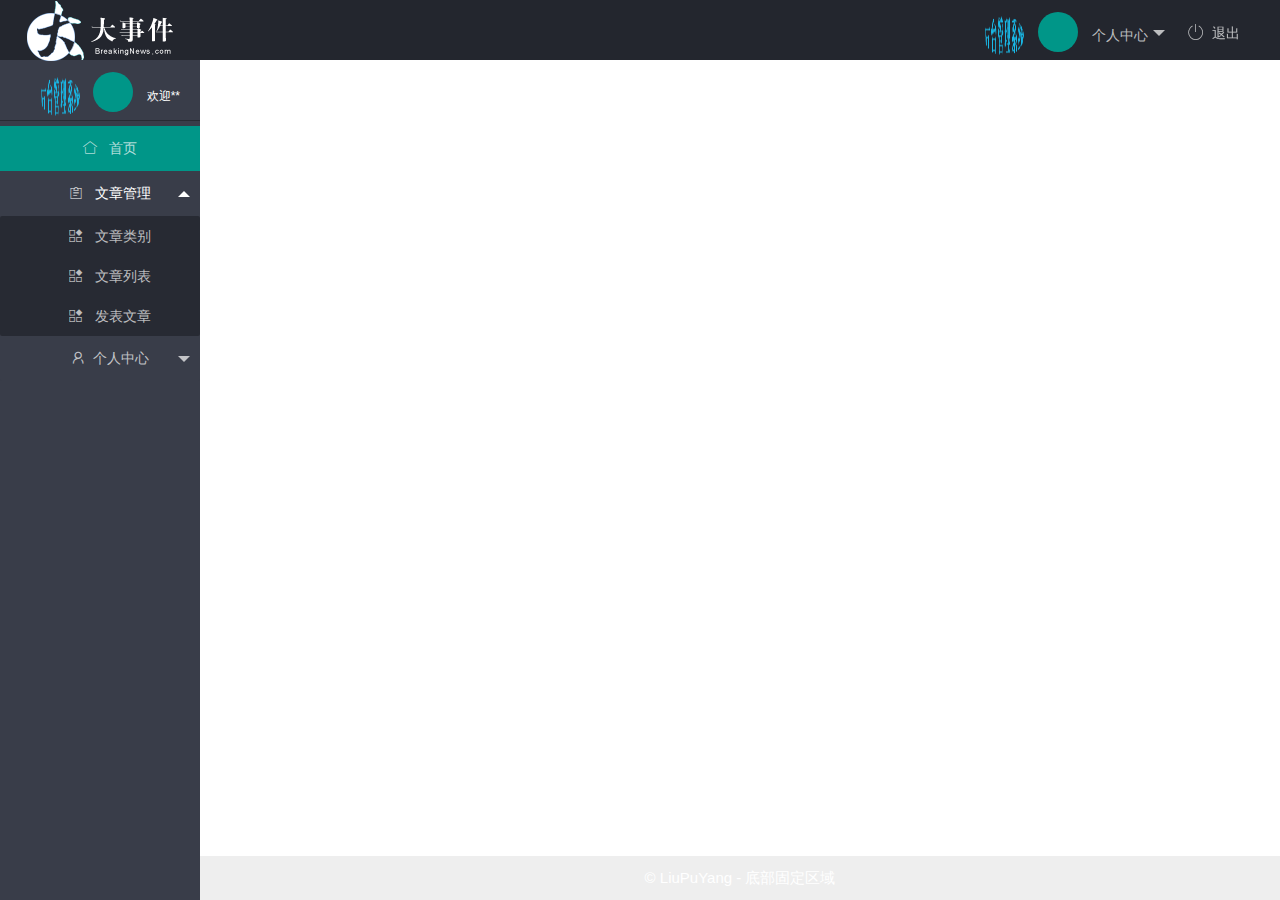
==== commit f354a2cd: "更新14：53" ====
--- a/index.html
+++ b/index.html
@@ -1,5 +1,6 @@
 <!DOCTYPE html>
 <html lang="en">
+
 <head>
     <meta charset="UTF-8">
     <meta name="viewport" content="width=device-width, initial-scale=1.0">
@@ -11,67 +12,72 @@
     <!-- 引入layui字体图标 -->
     <link rel="stylesheet" href="./assets/fonts/iconfont.css">
 </head>
+
 <body class="layui-layout-body">
     <div class="layui-layout layui-layout-admin">
-      <div class="layui-header">
-        <div class="layui-logo"> <img src="./assets/images/logo.png" alt=""> </div>
-        <ul class="layui-nav layui-layout-right">
-          <li class="layui-nav-item">
-            <a href="javascript:;">
-              <img src="./assets/images/tx.png" class="layui-nav-img">
-              个人中心
-            </a>
-            <dl class="layui-nav-child">
-              <dd><a href="">基本资料</a></dd>
-              <dd><a href="">更换头像</a></dd>
-              <dd><a href="">重置密码</a></dd>
-            </dl>
-          </li>
-          <li class="layui-nav-item"><a href="#"><span class="iconfont icon-tuichu"></span>退出</a></li>
-        </ul>
-      </div>
-      
-      <div class="layui-side layui-bg-black">
-        <div class="layui-side-scroll">
-          <!-- 左侧导航区域（可配合layui已有的垂直导航） -->
-            <ul class="welcome">
+        <div class="layui-header">
+            <div class="layui-logo"> <img src="./assets/images/logo.png" alt=""> </div>
+            <ul class="layui-nav layui-layout-right">
                 <li class="layui-nav-item">
-                    <img src="./assets/images/tx.png" class="layui-nav-img">
-                欢迎
+                    <a href="javascript:;">
+                        <img src="./assets/images/login_title.png" class="layui-nav-img">
+                        <span class="text-avatar"></span>
+                        个人中心
+                    </a>
+                    <dl class="layui-nav-child">
+                        <dd><a href="">基本资料</a></dd>
+                        <dd><a href="">更换头像</a></dd>
+                        <dd><a href="">重置密码</a></dd>
+                    </dl>
                 </li>
-           </ul>
-           <ul class="layui-nav layui-nav-tree" lay-shrink="all" lay-filter="test"> 
-            <li class="layui-nav-item layui-bg-green"><a href=""><i class="layui-icon layui-icon-home"></i>  首页</a></li>
-            <li class="layui-nav-item layui-nav-itemed">
-              <a class="" href="javascript:;"><i class="layui-icon layui-icon-form" ></i> 文章管理</a>
-              <dl class="layui-nav-child">
-                <dd><a href="javascript:;"><i class="layui-icon layui-icon-app"></i>  文章类别</a></dd>
-                <dd><a href="javascript:;"><i class="layui-icon layui-icon-app"></i>  文章列表</a></dd>
-                <dd><a href="javascript:;"><i class="layui-icon layui-icon-app"></i>  发表文章</a></dd>
-              </dl>
-            </li>
-            <li class="layui-nav-item">
-              <a href="javascript:;"><i class="layui-icon layui-icon-username"></i>个人中心</a>
-              <dl class="layui-nav-child">
-                <dd><a href="javascript:;"><i class="layui-icon layui-icon-app"></i>  基本资料</a></dd>
-                <dd><a href="javascript:;"><i class="layui-icon layui-icon-app"></i>  更换头像</a></dd>
-                <dd><a href="javascript:;"><i class="layui-icon layui-icon-app"></i>  重置密码</a></dd>
-              </dl>
-            </li>
-          </ul>
+                <li class="layui-nav-item"><a href="#"><span class="iconfont icon-tuichu"></span>退出</a></li>
+            </ul>
         </div>
-      </div>
-      
-      <div class="layui-body">
-        <!-- 内容主体区域 -->
-        <div style="padding: 15px;">内容主体区域</div>
-      </div>
-      
-      <div class="layui-footer">
-        <!-- 底部固定区域 -->
-        © LiuPuYang - 底部固定区域
-      </div>
-    </div>
-    </body>
-    <script src="./assets/lib/layui/layui.all.js"></script>
-</html> +
+        <div class="layui-side layui-bg-black">
+            <div class="layui-side-scroll">
+                <!-- 左侧导航区域（可配合layui已有的垂直导航） -->
+                <div class="userinfo">
+
+                    <img src="./assets/images/login_title.png" class="layui-nav-img">
+                    <span class="text-avatar"></span>
+                    <span class="welcome">欢迎**</span>
+
+                    </ul>
+                    <ul class="layui-nav layui-nav-tree" lay-shrink="all" lay-filter="test">
+                        <li class="layui-nav-item layui-bg-green"><a href=""><i class="layui-icon layui-icon-home"></i>
+                                首页</a></li>
+                        <li class="layui-nav-item layui-nav-itemed">
+                            <a class="" href="javascript:;"><i class="layui-icon layui-icon-form"></i> 文章管理</a>
+                            <dl class="layui-nav-child">
+                                <dd><a href="javascript:;"><i class="layui-icon layui-icon-app"></i> 文章类别</a></dd>
+                                <dd><a href="javascript:;"><i class="layui-icon layui-icon-app"></i> 文章列表</a></dd>
+                                <dd><a href="javascript:;"><i class="layui-icon layui-icon-app"></i> 发表文章</a></dd>
+                            </dl>
+                        </li>
+                        <li class="layui-nav-item">
+                            <a href="javascript:;"><i class="layui-icon layui-icon-username"></i>个人中心</a>
+                            <dl class="layui-nav-child">
+                                <dd><a href="javascript:;"><i class="layui-icon layui-icon-app"></i> 基本资料</a></dd>
+                                <dd><a href="javascript:;"><i class="layui-icon layui-icon-app"></i> 更换头像</a></dd>
+                                <dd><a href="javascript:;"><i class="layui-icon layui-icon-app"></i> 重置密码</a></dd>
+                            </dl>
+                        </li>
+                    </ul>
+                </div>
+            </div>
+
+            <div class="layui-body">
+                <!-- 内容主体区域 -->
+                <div style="padding: 15px;">内容主体区域</div>
+            </div>
+
+            <div class="layui-footer">
+                <!-- 底部固定区域 -->
+                © LiuPuYang - 底部固定区域
+            </div>
+        </div>
+</body>
+<script src="./assets/lib/layui/layui.all.js"></script>
+
+</html>--- a/assets/css/index.css
+++ b/assets/css/index.css
@@ -1,6 +1,6 @@
 .layui-footer {
   text-align: center;
-  font-size: 12px;
+  font-size: 15px;
 }
 
 .iconfont {
@@ -24,15 +24,6 @@
 a {
   transition: none !important;
 }
-
-.userinfo {
-  height: 60px;
-  line-height: 60px;
-  text-align: center;
-  font-size: 12px;
-  user-select: none;
-}
-
 .layui-side-scroll .userinfo {
   border-bottom: 1px solid #282b33;
 }
@@ -48,19 +39,18 @@
   height: 40px;
   background-color: #009688;
   border-radius: 50%;
-  line-height: 40px;
+  line-height: 60px;
   text-align: center;
   font-size: 20px;
   color: #fff;
   position: relative;
-  top: 4px;
+  top: 12px;
   margin-right: 10px;
 }
-.welcome {
-  width: 220px;
-  height: 45px;
-  padding: 10px 0px 0px 65px;
-}
-.layui-nav-child {
-  left: 20px;
+.userinfo {
+  height: 60px;
+  line-height: 60px;
+  text-align: center;
+  font-size: 12px;
+  user-select: none;
 }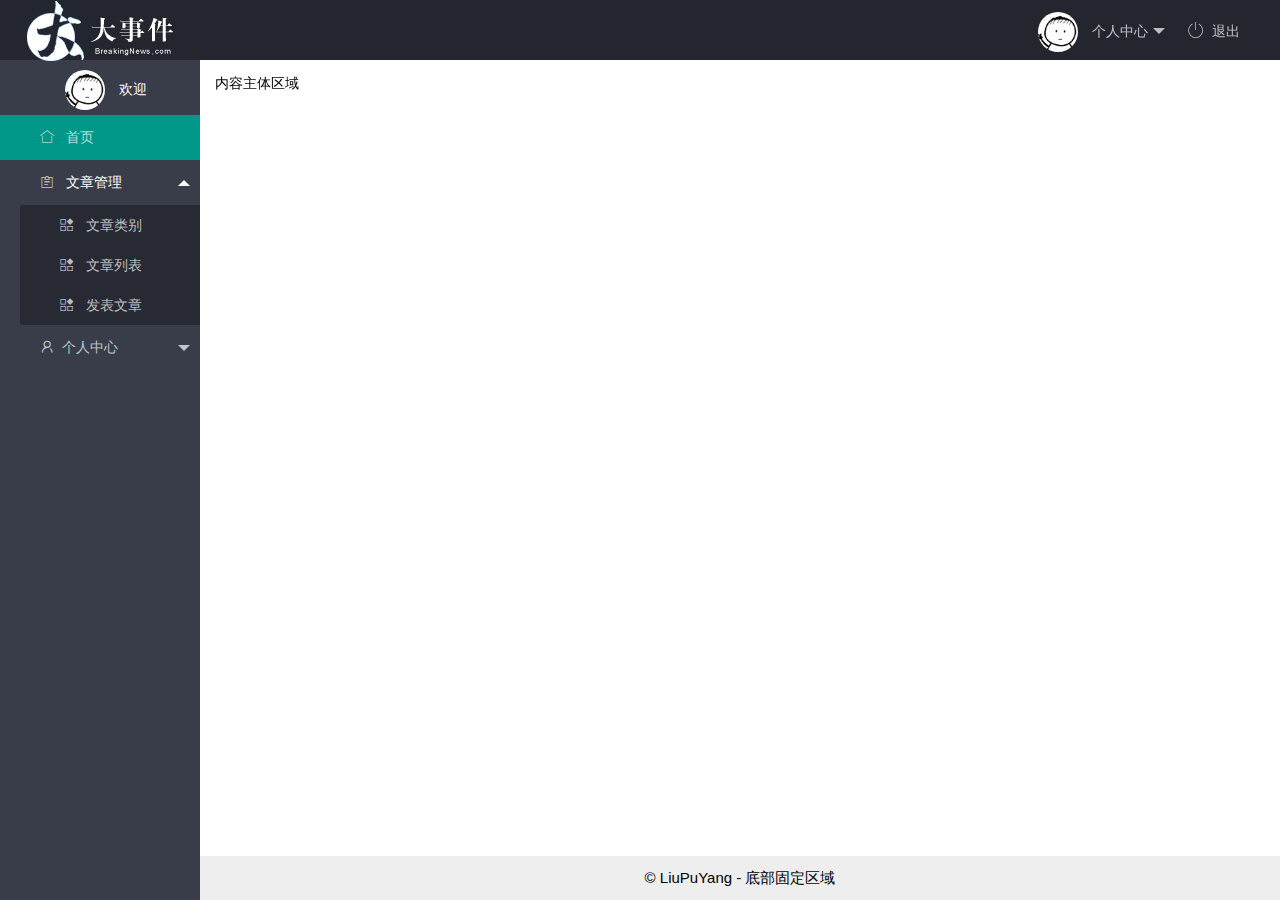
==== commit 0375715d: "解决了分支合并冲突的问题" ====
--- a/index.html
+++ b/index.html
@@ -1,6 +1,5 @@
 <!DOCTYPE html>
 <html lang="en">
-
 <head>
     <meta charset="UTF-8">
     <meta name="viewport" content="width=device-width, initial-scale=1.0">
@@ -12,72 +11,67 @@
     <!-- 引入layui字体图标 -->
     <link rel="stylesheet" href="./assets/fonts/iconfont.css">
 </head>
-
 <body class="layui-layout-body">
     <div class="layui-layout layui-layout-admin">
-        <div class="layui-header">
-            <div class="layui-logo"> <img src="./assets/images/logo.png" alt=""> </div>
-            <ul class="layui-nav layui-layout-right">
+      <div class="layui-header">
+        <div class="layui-logo"> <img src="./assets/images/logo.png" alt=""> </div>
+        <ul class="layui-nav layui-layout-right">
+          <li class="layui-nav-item">
+            <a href="javascript:;">
+              <img src="./assets/images/tx.png" class="layui-nav-img">
+              个人中心
+            </a>
+            <dl class="layui-nav-child">
+              <dd><a href="">基本资料</a></dd>
+              <dd><a href="">更换头像</a></dd>
+              <dd><a href="">重置密码</a></dd>
+            </dl>
+          </li>
+          <li class="layui-nav-item"><a href="#"><span class="iconfont icon-tuichu"></span>退出</a></li>
+        </ul>
+      </div>
+      
+      <div class="layui-side layui-bg-black">
+        <div class="layui-side-scroll">
+          <!-- 左侧导航区域（可配合layui已有的垂直导航） -->
+            <ul class="welcome">
                 <li class="layui-nav-item">
-                    <a href="javascript:;">
-                        <img src="./assets/images/login_title.png" class="layui-nav-img">
-                        <span class="text-avatar"></span>
-                        个人中心
-                    </a>
-                    <dl class="layui-nav-child">
-                        <dd><a href="">基本资料</a></dd>
-                        <dd><a href="">更换头像</a></dd>
-                        <dd><a href="">重置密码</a></dd>
-                    </dl>
+                    <img src="./assets/images/tx.png" class="layui-nav-img">
+                欢迎
                 </li>
-                <li class="layui-nav-item"><a href="#"><span class="iconfont icon-tuichu"></span>退出</a></li>
-            </ul>
+           </ul>
+           <ul class="layui-nav layui-nav-tree" lay-shrink="all" lay-filter="test"> 
+            <li class="layui-nav-item layui-bg-green"><a href=""><i class="layui-icon layui-icon-home"></i>  首页</a></li>
+            <li class="layui-nav-item layui-nav-itemed">
+              <a class="" href="javascript:;"><i class="layui-icon layui-icon-form" ></i> 文章管理</a>
+              <dl class="layui-nav-child">
+                <dd><a href="javascript:;"><i class="layui-icon layui-icon-app"></i>  文章类别</a></dd>
+                <dd><a href="javascript:;"><i class="layui-icon layui-icon-app"></i>  文章列表</a></dd>
+                <dd><a href="javascript:;"><i class="layui-icon layui-icon-app"></i>  发表文章</a></dd>
+              </dl>
+            </li>
+            <li class="layui-nav-item">
+              <a href="javascript:;"><i class="layui-icon layui-icon-username"></i>个人中心</a>
+              <dl class="layui-nav-child">
+                <dd><a href="javascript:;"><i class="layui-icon layui-icon-app"></i>  基本资料</a></dd>
+                <dd><a href="javascript:;"><i class="layui-icon layui-icon-app"></i>  更换头像</a></dd>
+                <dd><a href="javascript:;"><i class="layui-icon layui-icon-app"></i>  重置密码</a></dd>
+              </dl>
+            </li>
+          </ul>
         </div>
-
-        <div class="layui-side layui-bg-black">
-            <div class="layui-side-scroll">
-                <!-- 左侧导航区域（可配合layui已有的垂直导航） -->
-                <div class="userinfo">
-
-                    <img src="./assets/images/login_title.png" class="layui-nav-img">
-                    <span class="text-avatar"></span>
-                    <span class="welcome">欢迎**</span>
-
-                    </ul>
-                    <ul class="layui-nav layui-nav-tree" lay-shrink="all" lay-filter="test">
-                        <li class="layui-nav-item layui-bg-green"><a href=""><i class="layui-icon layui-icon-home"></i>
-                                首页</a></li>
-                        <li class="layui-nav-item layui-nav-itemed">
-                            <a class="" href="javascript:;"><i class="layui-icon layui-icon-form"></i> 文章管理</a>
-                            <dl class="layui-nav-child">
-                                <dd><a href="javascript:;"><i class="layui-icon layui-icon-app"></i> 文章类别</a></dd>
-                                <dd><a href="javascript:;"><i class="layui-icon layui-icon-app"></i> 文章列表</a></dd>
-                                <dd><a href="javascript:;"><i class="layui-icon layui-icon-app"></i> 发表文章</a></dd>
-                            </dl>
-                        </li>
-                        <li class="layui-nav-item">
-                            <a href="javascript:;"><i class="layui-icon layui-icon-username"></i>个人中心</a>
-                            <dl class="layui-nav-child">
-                                <dd><a href="javascript:;"><i class="layui-icon layui-icon-app"></i> 基本资料</a></dd>
-                                <dd><a href="javascript:;"><i class="layui-icon layui-icon-app"></i> 更换头像</a></dd>
-                                <dd><a href="javascript:;"><i class="layui-icon layui-icon-app"></i> 重置密码</a></dd>
-                            </dl>
-                        </li>
-                    </ul>
-                </div>
-            </div>
-
-            <div class="layui-body">
-                <!-- 内容主体区域 -->
-                <div style="padding: 15px;">内容主体区域</div>
-            </div>
-
-            <div class="layui-footer">
-                <!-- 底部固定区域 -->
-                © LiuPuYang - 底部固定区域
-            </div>
-        </div>
-</body>
-<script src="./assets/lib/layui/layui.all.js"></script>
-
-</html>+      </div>
+      
+      <div class="layui-body">
+        <!-- 内容主体区域 -->
+        <div style="padding: 15px;">内容主体区域</div>
+      </div>
+      
+      <div class="layui-footer">
+        <!-- 底部固定区域 -->
+        © LiuPuYang - 底部固定区域
+      </div>
+    </div>
+    </body>
+    <script src="./assets/lib/layui/layui.all.js"></script>
+</html> 
--- a/assets/css/index.css
+++ b/assets/css/index.css
@@ -47,10 +47,11 @@
   top: 12px;
   margin-right: 10px;
 }
-.userinfo {
-  height: 60px;
-  line-height: 60px;
-  text-align: center;
-  font-size: 12px;
-  user-select: none;
+.welcome {
+  width: 220px;
+  height: 45px;
+  padding: 10px 0px 0px 65px;
+}
+.layui-nav-child {
+  left: 20px;
 }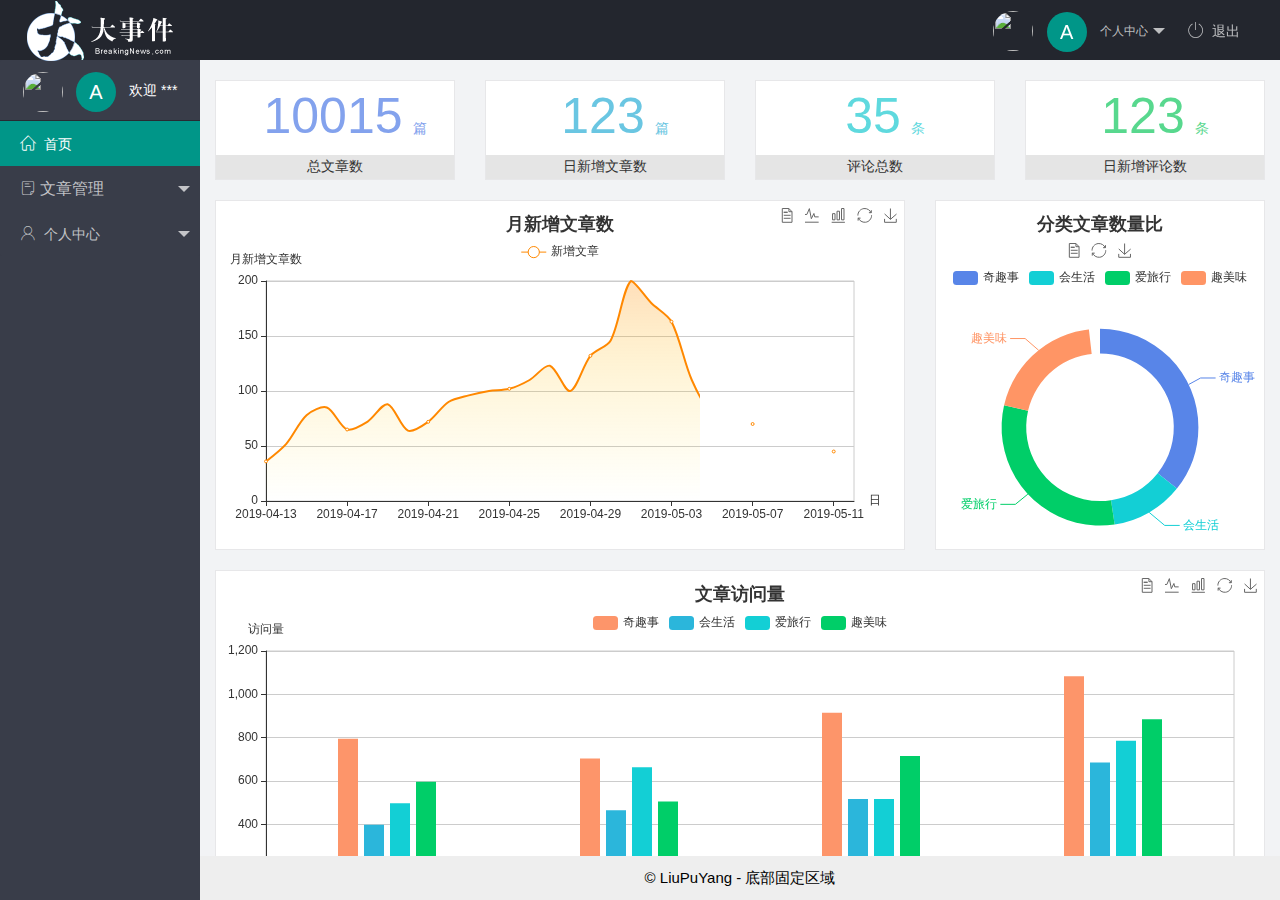
==== commit df3df786: "添加了index一系列组件" ====
--- a/index.html
+++ b/index.html
@@ -1,5 +1,6 @@
 <!DOCTYPE html>
 <html lang="en">
+
 <head>
     <meta charset="UTF-8">
     <meta name="viewport" content="width=device-width, initial-scale=1.0">
@@ -11,67 +12,93 @@
     <!-- 引入layui字体图标 -->
     <link rel="stylesheet" href="./assets/fonts/iconfont.css">
 </head>
+
 <body class="layui-layout-body">
     <div class="layui-layout layui-layout-admin">
-      <div class="layui-header">
-        <div class="layui-logo"> <img src="./assets/images/logo.png" alt=""> </div>
-        <ul class="layui-nav layui-layout-right">
-          <li class="layui-nav-item">
-            <a href="javascript:;">
-              <img src="./assets/images/tx.png" class="layui-nav-img">
-              个人中心
-            </a>
-            <dl class="layui-nav-child">
-              <dd><a href="">基本资料</a></dd>
-              <dd><a href="">更换头像</a></dd>
-              <dd><a href="">重置密码</a></dd>
-            </dl>
-          </li>
-          <li class="layui-nav-item"><a href="#"><span class="iconfont icon-tuichu"></span>退出</a></li>
-        </ul>
-      </div>
-      
-      <div class="layui-side layui-bg-black">
-        <div class="layui-side-scroll">
-          <!-- 左侧导航区域（可配合layui已有的垂直导航） -->
-            <ul class="welcome">
+        <div class="layui-header">
+            <div class="layui-logo"> <img src="./assets/images/logo.png" alt=""> </div>
+            <ul class="layui-nav layui-layout-right">
                 <li class="layui-nav-item">
-                    <img src="./assets/images/tx.png" class="layui-nav-img">
-                欢迎
+                    <a href="javascript:;" class="userinfo">
+                        <img src="http://t.cn/RCzsdCq" class="layui-nav-img">
+                        <span class="text-avatar">A</span>
+                        个人中心
+                    </a>
+                    <dl class="layui-nav-child">
+                        <dd><a href="">基本资料</a></dd>
+                        <dd><a href="">更换头像</a></dd>
+                        <dd><a href="">重置密码</a></dd>
+                    </dl>
                 </li>
-           </ul>
-           <ul class="layui-nav layui-nav-tree" lay-shrink="all" lay-filter="test"> 
-            <li class="layui-nav-item layui-bg-green"><a href=""><i class="layui-icon layui-icon-home"></i>  首页</a></li>
-            <li class="layui-nav-item layui-nav-itemed">
-              <a class="" href="javascript:;"><i class="layui-icon layui-icon-form" ></i> 文章管理</a>
-              <dl class="layui-nav-child">
-                <dd><a href="javascript:;"><i class="layui-icon layui-icon-app"></i>  文章类别</a></dd>
-                <dd><a href="javascript:;"><i class="layui-icon layui-icon-app"></i>  文章列表</a></dd>
-                <dd><a href="javascript:;"><i class="layui-icon layui-icon-app"></i>  发表文章</a></dd>
-              </dl>
-            </li>
-            <li class="layui-nav-item">
-              <a href="javascript:;"><i class="layui-icon layui-icon-username"></i>个人中心</a>
-              <dl class="layui-nav-child">
-                <dd><a href="javascript:;"><i class="layui-icon layui-icon-app"></i>  基本资料</a></dd>
-                <dd><a href="javascript:;"><i class="layui-icon layui-icon-app"></i>  更换头像</a></dd>
-                <dd><a href="javascript:;"><i class="layui-icon layui-icon-app"></i>  重置密码</a></dd>
-              </dl>
-            </li>
-          </ul>
+                <li class="layui-nav-item"><a href="#" id="btnLogout"><span class="iconfont icon-tuichu"></span>退出</a>
+                </li>
+            </ul>
         </div>
-      </div>
-      
-      <div class="layui-body">
-        <!-- 内容主体区域 -->
-        <div style="padding: 15px;">内容主体区域</div>
-      </div>
-      
-      <div class="layui-footer">
-        <!-- 底部固定区域 -->
-        © LiuPuYang - 底部固定区域
-      </div>
+
+        <div class="layui-side layui-bg-black">
+            <div class="layui-side-scroll">
+                <!-- 左侧导航区域（可配合layui已有的垂直导航） -->
+
+                <ul class="layui-nav layui-nav-tree">
+                    <div class="userinfo">
+                        <img src="http://t.cn/RCzsdCq" class="layui-nav-img" />
+                        <span class="text-avatar">A</span>
+                        <span id="welcome">欢迎 ***</span>
+                    </div>
+                    <li class="layui-nav-item layui-this">
+                        <a href="./home/dashboard.html" target="fm"><span class="iconfont icon-home"></span>首页</a>
+                    </li>
+                    <li class="layui-nav-item">
+                        <a class="" href="javascript:;"> <span class="iconfont icon-16"> 文章管理</a>
+                        <dl class="layui-nav-child">
+                            <dd>
+                                <a href="javascript:;"><i class="layui-icon layui-icon-app"></i>文章类别</a>
+                            </dd>
+                            <dd>
+                                <a href="javascript:;"><i class="layui-icon layui-icon-app"></i>文章列表</a>
+                            </dd>
+                            <dd>
+                                <a href="javascript:;"><i class="layui-icon layui-icon-app"></i>发布文章</a>
+                            </dd>
+                        </dl>
+                    </li>
+                    <li class="layui-nav-item">
+                        <a href="javascript:;"> <span class="iconfont icon-user"></span>个人中心</a>
+                        <dl class="layui-nav-child">
+                            <dd>
+                                <a href="./assets/user/user_info.html" target="fm"><i
+                                        class="layui-icon layui-icon-app"></i>基本资料</a>
+                            </dd>
+                            <dd>
+                                <a href="javascript:;"><i class="layui-icon layui-icon-app"></i>更换头像</a>
+                            </dd>
+                            <dd>
+                                <a href="./assets/pdw/pdw.html" target="fm"><i
+                                        class="layui-icon layui-icon-app"></i>重置密码</a>
+                            </dd>
+                        </dl>
+                    </li>
+                </ul>
+            </div>
+        </div>
+        <div class="layui-body">
+            <!-- 内容主体区域 -->
+            <iframe src="./home/dashboard.html" name="fm" frameborder="0"></iframe>
+            <div style="padding: 15px;">内容主体区域</div>
+        </div>
+        <div class="layui-footer">
+            <!-- 底部固定区域 -->
+            © LiuPuYang - 底部固定区域
+        </div>
     </div>
-    </body>
-    <script src="./assets/lib/layui/layui.all.js"></script>
-</html> 
+</body>
+<!-- 导入jQuery -->
+<script src="./assets/lib/jquery.js"></script>
+<!-- 导入自己封装的baseApi -->
+<script src="./assets/js/baseAPI.js"></script>
+<!-- 导入layui -->
+<script src="./assets/lib/layui/layui.all.js"></script>
+<!-- 导入自己的js文件 -->
+<script src="./assets/js/index.js"></script>
+
+</html>--- a/assets/css/index.css
+++ b/assets/css/index.css
@@ -39,19 +39,21 @@
   height: 40px;
   background-color: #009688;
   border-radius: 50%;
-  line-height: 60px;
+  line-height: 40px;
   text-align: center;
   font-size: 20px;
   color: #fff;
   position: relative;
-  top: 12px;
-  margin-right: 10px;
-}
-.welcome {
-  width: 220px;
-  height: 45px;
-  padding: 10px 0px 0px 65px;
+  margin-right: 10px; 
+  top: 4px;
 }
 .layui-nav-child {
   left: 20px;
+}
+.userinfo{
+  height: 60px;
+  line-height: 60px;
+  text-align: center;
+  font-size: 12px;
+  user-select: none;
 }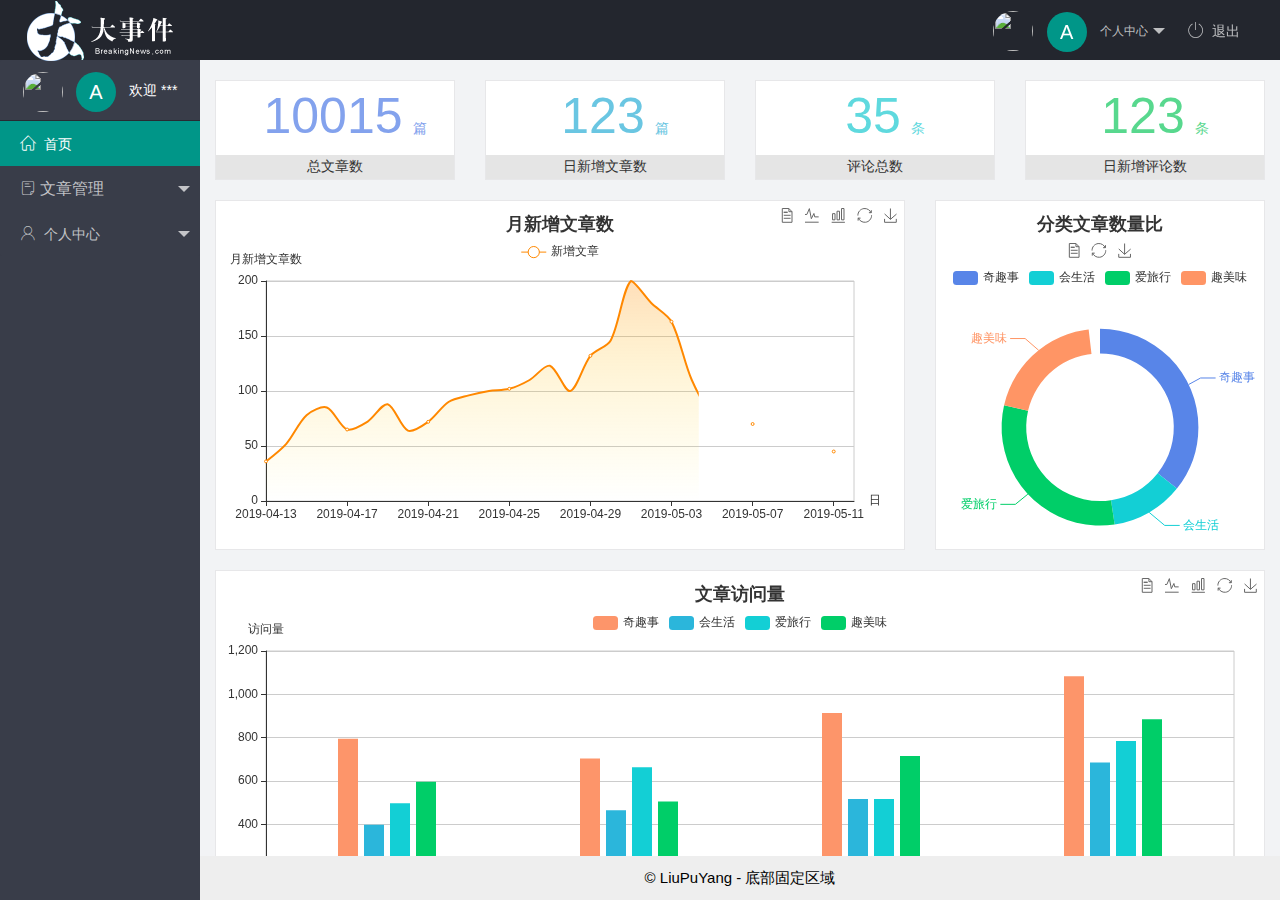
==== commit 6aa48b64: "完成项目" ====
--- a/index.html
+++ b/index.html
@@ -25,9 +25,9 @@
                         个人中心
                     </a>
                     <dl class="layui-nav-child">
-                        <dd><a href="">基本资料</a></dd>
-                        <dd><a href="">更换头像</a></dd>
-                        <dd><a href="">重置密码</a></dd>
+                        <dd><a href="./assets/user/user_info.html" target="fm">基本资料</a></dd>
+                        <dd><a href="./assets/avatar/avatar.html" target="fm">更换头像</a></dd>
+                        <dd><a href="./assets/pdw/pdw.html" target="fm">重置密码</a></dd>
                     </dl>
                 </li>
                 <li class="layui-nav-item"><a href="#" id="btnLogout"><span class="iconfont icon-tuichu"></span>退出</a>
@@ -52,13 +52,16 @@
                         <a class="" href="javascript:;"> <span class="iconfont icon-16"> 文章管理</a>
                         <dl class="layui-nav-child">
                             <dd>
-                                <a href="javascript:;"><i class="layui-icon layui-icon-app"></i>文章类别</a>
+                                <a href="./assets/art_cate/art_cate.html" target="fm"><i
+                                        class="layui-icon layui-icon-app"></i>文章类别</a>
                             </dd>
                             <dd>
-                                <a href="javascript:;"><i class="layui-icon layui-icon-app"></i>文章列表</a>
+                                <a href="./assets/art_list/art_list.html" target="fm"><i
+                                        class="layui-icon layui-icon-app"></i>文章列表</a>
                             </dd>
                             <dd>
-                                <a href="javascript:;"><i class="layui-icon layui-icon-app"></i>发布文章</a>
+                                <a href="./assets/art_pub/art_pub.html" target="fm"><i
+                                        class="layui-icon layui-icon-app"></i>发布文章</a>
                             </dd>
                         </dl>
                     </li>
@@ -70,7 +73,8 @@
                                         class="layui-icon layui-icon-app"></i>基本资料</a>
                             </dd>
                             <dd>
-                                <a href="javascript:;"><i class="layui-icon layui-icon-app"></i>更换头像</a>
+                                <a href="./assets/avatar/avatar.html" target="fm"><i
+                                        class="layui-icon layui-icon-app"></i>更换头像</a>
                             </dd>
                             <dd>
                                 <a href="./assets/pdw/pdw.html" target="fm"><i
